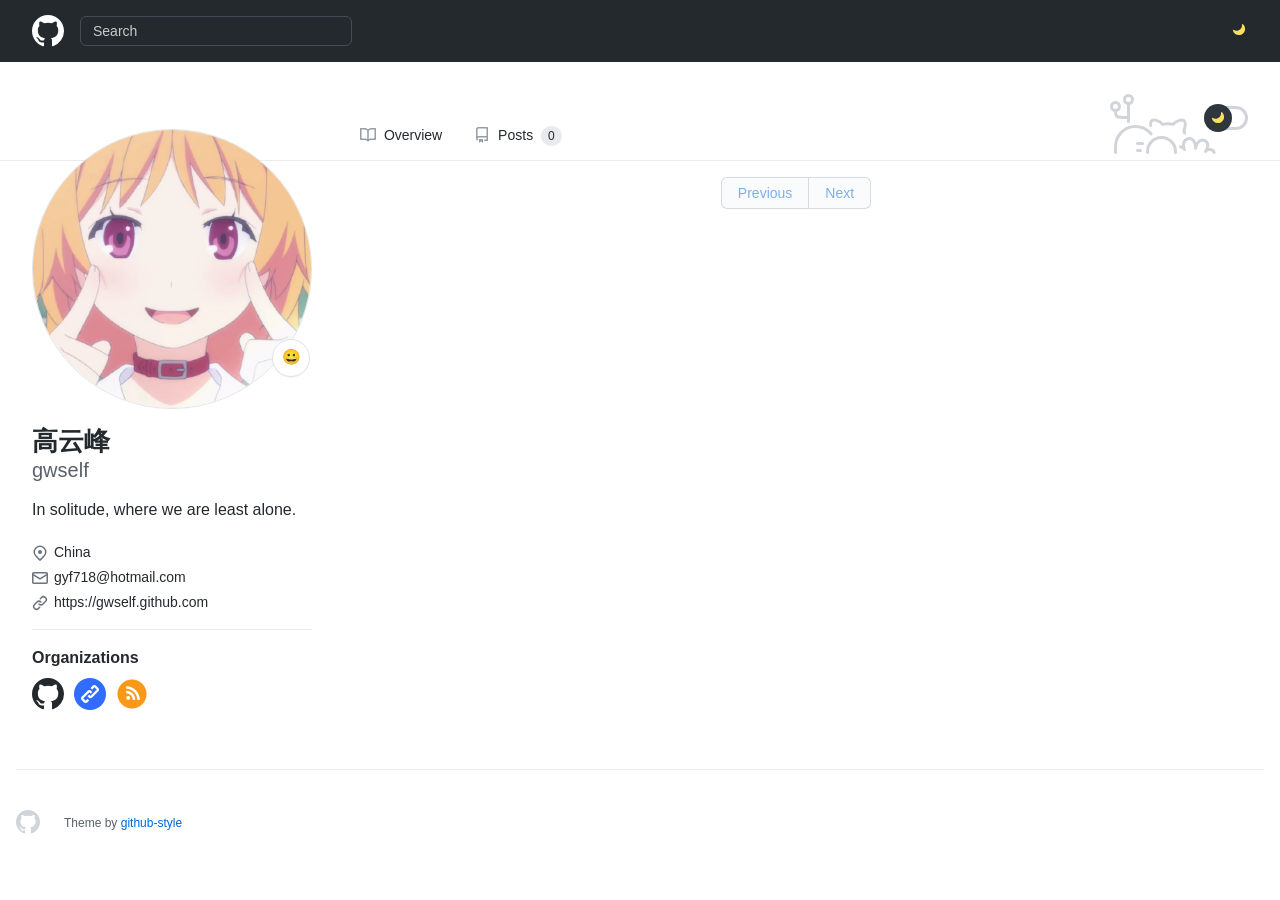
==== categories/index.html @ d99a9c11 "Add a new post" ====
<!DOCTYPE html>
<html lang="zh-cn">
<head>
    <meta charset="utf-8">
    <meta name="viewport" content="width=device-width">
    <script type="application/javascript" src='https://gwself.github.io/js/theme-mode.js'></script>
    <link rel="stylesheet" href='https://gwself.github.io/css/frameworks.min.css' />
    <link rel="stylesheet" href='https://gwself.github.io/css/github.min.css' />
    <link rel="stylesheet" href='https://gwself.github.io/css/github-style.css' />
    <link rel="stylesheet" href='https://gwself.github.io/css/light.css' />
    <link rel="stylesheet" href='https://gwself.github.io/css/dark.css' />
    <link rel="stylesheet" href='https://gwself.github.io/css/syntax.css' />
    <title>Categories - gwself&#39;s blog</title>
    
    <link rel="icon" type="image/x-icon" href='/images/github.png'>
    
    <meta name="theme-color" content="#1e2327">

    
    <meta name="description"
  content="" />
<meta name="keywords"
  content='blog, google analytics' />
<meta name="robots" content="noodp" />
<link rel="canonical" href="https://gwself.github.io/categories/" />


<meta name="twitter:card" content="summary" />
<meta name="twitter:title" content="Categories - gwself&#39;s blog" />
<meta name="twitter:description"
  content="" />
<meta name="twitter:site" content="https://gwself.github.io/" />
<meta name="twitter:creator" content="" />
<meta name="twitter:image"
  content="https://gwself.github.io/">


<meta property="og:type" content="website" />
<meta property="og:title" content="Categories - gwself&#39;s blog">
<meta property="og:description"
  content="" />
<meta property="og:url" content="https://gwself.github.io/categories/" />
<meta property="og:site_name" content="Categories" />
<meta property="og:image"
  content="https://gwself.github.io/">
<meta property="og:image:width" content="2048">
<meta property="og:image:height" content="1024">




<link href="/categories/index.xml" rel="alternate" type="application/rss+xml" title="gwself&#39;s blog" />







</head>

<body>
  <div style="position: relative">
  <header class="Header js-details-container Details px-3 px-md-4 px-lg-5 flex-wrap flex-md-nowrap open Details--on">
    <div class="Header-item mobile-none" style="margin-top: -4px; margin-bottom: -4px;">
      <a class="Header-link" href="https://gwself.github.io/">
        <svg class="octicon" height="32" viewBox="0 0 16 16" version="1.1" width="32">
          <path fill-rule="evenodd"
            d="M8 0C3.58 0 0 3.58 0 8c0 3.54 2.29 6.53 5.47 7.59.4.07.55-.17.55-.38 0-.19-.01-.82-.01-1.49-2.01.37-2.53-.49-2.69-.94-.09-.23-.48-.94-.82-1.13-.28-.15-.68-.52-.01-.53.63-.01 1.08.58 1.23.82.72 1.21 1.87.87 2.33.66.07-.52.28-.87.51-1.07-1.78-.2-3.64-.89-3.64-3.95 0-.87.31-1.59.82-2.15-.08-.2-.36-1.02.08-2.12 0 0 .67-.21 2.2.82.64-.18 1.32-.27 2-.27.68 0 1.36.09 2 .27 1.53-1.04 2.2-.82 2.2-.82.44 1.1.16 1.92.08 2.12.51.56.82 1.27.82 2.15 0 3.07-1.87 3.75-3.65 3.95.29.25.54.73.54 1.48 0 1.07-.01 1.93-.01 2.2 0 .21.15.46.55.38A8.013 8.013 0 0016 8c0-4.42-3.58-8-8-8z">
          </path>
        </svg>
      </a>
    </div>
    <div class="Header-item d-md-none">
      <button class="Header-link btn-link js-details-target" type="button"
        onclick="document.querySelector('#header-search').style.display = document.querySelector('#header-search').style.display == 'none'? 'block': 'none'">
        <svg height="24" class="octicon octicon-three-bars" viewBox="0 0 16 16" version="1.1" width="24">
          <path fill-rule="evenodd"
            d="M1 2.75A.75.75 0 011.75 2h12.5a.75.75 0 110 1.5H1.75A.75.75 0 011 2.75zm0 5A.75.75 0 011.75 7h12.5a.75.75 0 110 1.5H1.75A.75.75 0 011 7.75zM1.75 12a.75.75 0 100 1.5h12.5a.75.75 0 100-1.5H1.75z">
          </path>
        </svg>
      </button>
    </div>
    <div style="display: none;" id="header-search"
      class="Header-item Header-item--full flex-column flex-md-row width-full flex-order-2 flex-md-order-none mr-0 mr-md-3 mt-3 mt-md-0 Details-content--hidden-not-important d-md-flex">
      <div
        class="Header-search header-search flex-auto js-site-search position-relative flex-self-stretch flex-md-self-auto mb-3 mb-md-0 mr-0 mr-md-3 scoped-search site-scoped-search js-jump-to">
        <div class="position-relative">
          <form target="_blank" action="https://www.google.com/search" accept-charset="UTF-8" method="get"
            autocomplete="off">
            <label
              class="Header-search-label form-control input-sm header-search-wrapper p-0 js-chromeless-input-container header-search-wrapper-jump-to position-relative d-flex flex-justify-between flex-items-center">
              <input type="text"
                class="Header-search-input form-control input-sm header-search-input jump-to-field js-jump-to-field js-site-search-focus js-site-search-field is-clearable"
                name="q" value="" placeholder="Search" autocomplete="off">
              <input type="hidden" name="q" value="site:https://gwself.github.io/">
            </label>
          </form>
        </div>
      </div>
    </div>

    <div class="Header-item Header-item--full flex-justify-center d-md-none position-relative">
      <a class="Header-link " href="https://gwself.github.io/">
        <svg class="octicon octicon-mark-github v-align-middle" height="32" viewBox="0 0 16 16" version="1.1"
          width="32">
          <path fill-rule="evenodd"
            d="M8 0C3.58 0 0 3.58 0 8c0 3.54 2.29 6.53 5.47 7.59.4.07.55-.17.55-.38 0-.19-.01-.82-.01-1.49-2.01.37-2.53-.49-2.69-.94-.09-.23-.48-.94-.82-1.13-.28-.15-.68-.52-.01-.53.63-.01 1.08.58 1.23.82.72 1.21 1.87.87 2.33.66.07-.52.28-.87.51-1.07-1.78-.2-3.64-.89-3.64-3.95 0-.87.31-1.59.82-2.15-.08-.2-.36-1.02.08-2.12 0 0 .67-.21 2.2.82.64-.18 1.32-.27 2-.27.68 0 1.36.09 2 .27 1.53-1.04 2.2-.82 2.2-.82.44 1.1.16 1.92.08 2.12.51.56.82 1.27.82 2.15 0 3.07-1.87 3.75-3.65 3.95.29.25.54.73.54 1.48 0 1.07-.01 1.93-.01 2.2 0 .21.15.46.55.38A8.013 8.013 0 0016 8c0-4.42-3.58-8-8-8z">
          </path>
        </svg>
      </a>
    </div>
    <div class="Header-item" style="margin-right: 0;">
      <a href="javascript:void(0)" class="Header-link no-select" onclick="switchTheme()">
        <svg style="fill: var(--color-profile-color-modes-toggle-moon);" class="no-select" viewBox="0 0 16 16"
          version="1.1" width="16" height="16">
          <path fill-rule="evenodd" clip-rule="evenodd"
            d="M4.52208 7.71754C7.5782 7.71754 10.0557 5.24006 10.0557 2.18394C10.0557 1.93498 10.0392 1.68986 10.0074 1.44961C9.95801 1.07727 10.3495 0.771159 10.6474 0.99992C12.1153 2.12716 13.0615 3.89999 13.0615 5.89383C13.0615 9.29958 10.3006 12.0605 6.89485 12.0605C3.95334 12.0605 1.49286 10.001 0.876728 7.24527C0.794841 6.87902 1.23668 6.65289 1.55321 6.85451C2.41106 7.40095 3.4296 7.71754 4.52208 7.71754Z">
          </path>
        </svg>
      </a>
    </div>
  </header>
</div>
  
<div class="application-main">
  <main>
    


<div class="mt-4 position-sticky top-0 d-none d-md-block bg-white width-full border-bottom color-border-secondary"
  style="z-index:3;">
  <div class="container-xl px-3 px-md-4 px-lg-5">
    <div class="gutter-condensed gutter-lg flex-column flex-md-row d-flex">
      <div class="flex-shrink-0 col-12 col-md-3 mb-4 mb-md-0">
      </div>
      <div class="flex-shrink-0 col-12 col-md-9 mb-4 mb-md-0">
        <div class="UnderlineNav width-full box-shadow-none hx_UnderlineNav-with-profile-color-modes-banner">
          <nav class="UnderlineNav-body">
            <a class="UnderlineNav-item " href="https://gwself.github.io/">
              <svg class="octicon octicon-book UnderlineNav-octicon hide-sm" height="16" viewBox="0 0 16 16"
                version="1.1" width="16">
                <path fill-rule="evenodd"
                  d="M0 1.75A.75.75 0 01.75 1h4.253c1.227 0 2.317.59 3 1.501A3.744 3.744 0 0111.006 1h4.245a.75.75 0 01.75.75v10.5a.75.75 0 01-.75.75h-4.507a2.25 2.25 0 00-1.591.659l-.622.621a.75.75 0 01-1.06 0l-.622-.621A2.25 2.25 0 005.258 13H.75a.75.75 0 01-.75-.75V1.75zm8.755 3a2.25 2.25 0 012.25-2.25H14.5v9h-3.757c-.71 0-1.4.201-1.992.572l.004-7.322zm-1.504 7.324l.004-5.073-.002-2.253A2.25 2.25 0 005.003 2.5H1.5v9h3.757a3.75 3.75 0 011.994.574z">
                </path>
              </svg>
              Overview
            </a>
            <a class="UnderlineNav-item " href="https://gwself.github.io//post/">
              <svg class="octicon octicon-repo UnderlineNav-octicon hide-sm" height="16" viewBox="0 0 16 16"
                version="1.1" width="16">
                <path fill-rule="evenodd"
                  d="M2 2.5A2.5 2.5 0 014.5 0h8.75a.75.75 0 01.75.75v12.5a.75.75 0 01-.75.75h-2.5a.75.75 0 110-1.5h1.75v-2h-8a1 1 0 00-.714 1.7.75.75 0 01-1.072 1.05A2.495 2.495 0 012 11.5v-9zm10.5-1V9h-8c-.356 0-.694.074-1 .208V2.5a1 1 0 011-1h8zM5 12.25v3.25a.25.25 0 00.4.2l1.45-1.087a.25.25 0 01.3 0L8.6 15.7a.25.25 0 00.4-.2v-3.25a.25.25 0 00-.25-.25h-3.5a.25.25 0 00-.25.25z">
                </path>
              </svg>
              Posts
              <span class="Counter">0</span>
            </a>
          </nav>
          <div class="profile-color-modes js-promo-color-modes-banner-profile isInitialToggle">
            <svg width="106" height="60" viewBox="0 0 106 60" fill="none" stroke-width="3" stroke-linecap="round"
              stroke-linejoin="round" xmlns="http://www.w3.org/2000/svg">
              <g class="profile-color-modes-illu-group profile-color-modes-illu-red">
                <path d="M37.5 58.5V57.5C37.5 49.768 43.768 43.5 51.5 43.5V43.5C59.232 43.5 65.5 49.768 65.5 57.5V58.5">
                </path>
              </g>
              <g class="profile-color-modes-illu-group profile-color-modes-illu-orange">
                <path
                  d="M104.07 58.5C103.401 55.092 97.7635 54.3869 95.5375 57.489C97.4039 54.6411 99.7685 48.8845 94.6889 46.6592C89.4817 44.378 86.1428 50.1604 85.3786 54.1158C85.9519 50.4768 83.7226 43.294 78.219 44.6737C72.7154 46.0534 72.7793 51.3754 74.4992 55.489C74.169 54.7601 72.4917 53.3567 70.5 52.8196">
                </path>
              </g>
              <g class="profile-color-modes-illu-group profile-color-modes-illu-purple">
                <path
                  d="M5.51109 58.5V52.5C5.51109 41.4543 14.4654 32.5 25.5111 32.5C31.4845 32.5 36.8464 35.1188 40.5111 39.2709C40.7212 39.5089 40.9258 39.7521 41.1245 40">
                </path>
                <path d="M27.511 49.5C29.6777 49.5 28.911 49.5 32.511 49.5"></path>
                <path d="M27.511 56.5C29.6776 56.5 26.911 56.5 30.511 56.5"></path>
              </g>
              <g class="profile-color-modes-illu-group profile-color-modes-illu-green">
                <circle cx="5.5" cy="12.5" r="4"></circle>
                <circle cx="18.5" cy="5.5" r="4"></circle>
                <path d="M18.5 9.5L18.5 27.5"></path>
                <path d="M18.5 23.5C6 23.5 5.5 23.6064 5.5 16.5"></path>
              </g>
              <g class="profile-color-modes-illu-group profile-color-modes-illu-blue">
                <g class="profile-color-modes-illu-frame">
                  <path
                    d="M40.6983 31.5C40.5387 29.6246 40.6456 28.0199 41.1762 27.2317C42.9939 24.5312 49.7417 26.6027 52.5428 30.2409C54.2551 29.8552 56.0796 29.6619 57.9731 29.6619C59.8169 29.6619 61.5953 29.8452 63.2682 30.211C66.0833 26.5913 72.799 24.5386 74.6117 27.2317C75.6839 28.8246 75.0259 33.7525 73.9345 37.5094C74.2013 37.9848 74.4422 38.4817 74.6555 39">
                  </path>
                </g>
                <g class="profile-color-modes-illu-frame">
                  <path
                    d="M41.508 31.5C41.6336 31.2259 41.7672 30.9582 41.9085 30.6968C40.7845 26.9182 40.086 21.8512 41.1762 20.2317C42.9939 17.5312 49.7417 19.6027 52.5428 23.2409C54.2551 22.8552 56.0796 22.6619 57.9731 22.6619C59.8169 22.6619 61.5953 22.8452 63.2682 23.211C66.0833 19.5913 72.799 17.5386 74.6117 20.2317C75.6839 21.8246 75.0259 26.7525 73.9345 30.5094C75.1352 32.6488 75.811 35.2229 75.811 38.2283C75.811 38.49 75.8058 38.7472 75.7957 39">
                  </path>
                  <path d="M49.4996 33V35.6757"></path>
                  <path d="M67.3375 33V35.6757"></path>
                </g>
                <g class="profile-color-modes-illu-frame">
                  <path
                    d="M41.508 31.5C41.6336 31.2259 41.7672 30.9582 41.9085 30.6968C40.7845 26.9182 40.086 21.8512 41.1762 20.2317C42.9939 17.5312 49.7417 19.6027 52.5428 23.2409C54.2551 22.8552 56.0796 22.6619 57.9731 22.6619C59.8169 22.6619 61.5953 22.8452 63.2682 23.211C66.0833 19.5913 72.799 17.5386 74.6117 20.2317C75.6839 21.8246 75.0259 26.7525 73.9345 30.5094C75.1352 32.6488 75.811 35.2229 75.811 38.2283C75.811 38.49 75.8058 38.7472 75.7957 39">
                  </path>
                </g>
                <g class="profile-color-modes-illu-frame">
                  <path
                    d="M41.508 31.5C41.6336 31.2259 41.7672 30.9582 41.9085 30.6968C40.7845 26.9182 40.086 21.8512 41.1762 20.2317C42.9939 17.5312 49.7417 19.6027 52.5428 23.2409C54.2551 22.8552 56.0796 22.6619 57.9731 22.6619C59.8169 22.6619 61.5953 22.8452 63.2682 23.211C66.0833 19.5913 72.799 17.5386 74.6117 20.2317C75.6839 21.8246 75.0259 26.7525 73.9345 30.5094C75.1352 32.6488 75.811 35.2229 75.811 38.2283C75.811 38.49 75.8058 38.7472 75.7957 39">
                  </path>
                  <path d="M49.4996 33V35.6757"></path>
                  <path d="M67.3375 33V35.6757"></path>
                </g>
                <g class="profile-color-modes-illu-frame">
                  <path
                    d="M41.508 31.5C41.6336 31.2259 41.7672 30.9582 41.9085 30.6968C40.7845 26.9182 40.086 21.8512 41.1762 20.2317C42.9939 17.5312 49.7417 19.6027 52.5428 23.2409C54.2551 22.8552 56.0796 22.6619 57.9731 22.6619C59.8169 22.6619 61.5953 22.8452 63.2682 23.211C66.0833 19.5913 72.799 17.5386 74.6117 20.2317C75.6839 21.8246 75.0259 26.7525 73.9345 30.5094C75.1352 32.6488 75.811 35.2229 75.811 38.2283C75.811 38.49 75.8058 38.7472 75.7957 39">
                  </path>
                </g>
                <g class="profile-color-modes-illu-frame">
                  <path
                    d="M41.508 31.5C41.6336 31.2259 41.7672 30.9582 41.9085 30.6968C40.7845 26.9182 40.086 21.8512 41.1762 20.2317C42.9939 17.5312 49.7417 19.6027 52.5428 23.2409C54.2551 22.8552 56.0796 22.6619 57.9731 22.6619C59.8169 22.6619 61.5953 22.8452 63.2682 23.211C66.0833 19.5913 72.799 17.5386 74.6117 20.2317C75.6839 21.8246 75.0259 26.7525 73.9345 30.5094C75.1352 32.6488 75.811 35.2229 75.811 38.2283C75.811 38.49 75.8058 38.7472 75.7957 39">
                  </path>
                  <path d="M49.4996 33V35.6757"></path>
                  <path d="M67.3375 33V35.6757"></path>
                </g>
                <g class="profile-color-modes-illu-frame">
                  <path
                    d="M73.4999 40.2236C74.9709 38.2049 75.8108 35.5791 75.8108 32.2283C75.8108 29.2229 75.1351 26.6488 73.9344 24.5094C75.0258 20.7525 75.6838 15.8246 74.6116 14.2317C72.7989 11.5386 66.0832 13.5913 63.2681 17.211C61.5952 16.8452 59.8167 16.6619 57.973 16.6619C56.0795 16.6619 54.2549 16.8552 52.5427 17.2409C49.7416 13.6027 42.9938 11.5312 41.176 14.2317C40.0859 15.8512 40.7843 20.9182 41.9084 24.6968C41.003 26.3716 40.4146 28.3065 40.2129 30.5">
                  </path>
                  <path d="M82.9458 30.5471L76.8413 31.657"></path>
                  <path d="M76.2867 34.4319L81.8362 37.7616"></path>
                  <path d="M49.4995 27.8242V30.4999"></path>
                  <path d="M67.3374 27.8242V30.4998"></path>
                </g>
                <g class="profile-color-modes-illu-frame">
                  <path
                    d="M45.3697 34.2658C41.8877 32.1376 39.7113 28.6222 39.7113 23.2283C39.7113 20.3101 40.3483 17.7986 41.4845 15.6968C40.3605 11.9182 39.662 6.85125 40.7522 5.23168C42.5699 2.53117 49.3177 4.6027 52.1188 8.24095C53.831 7.85521 55.6556 7.66186 57.5491 7.66186C59.3929 7.66186 61.1713 7.84519 62.8442 8.21095C65.6593 4.59134 72.375 2.5386 74.1877 5.23168C75.2599 6.82461 74.6019 11.7525 73.5105 15.5094C74.7112 17.6488 75.3869 20.2229 75.3869 23.2283C75.3869 28.6222 73.2105 32.1376 69.7285 34.2658C70.8603 35.5363 72.6057 38.3556 73.3076 40">
                  </path>
                  <path d="M49.0747 19.8242V22.4999"></path>
                  <path
                    d="M54.0991 28C54.6651 29.0893 55.7863 30.0812 57.9929 30.0812C59.0642 30.0812 59.8797 29.8461 60.5 29.4788">
                  </path>
                  <path d="M66.9126 19.8242V22.4999"></path>
                  <path d="M33.2533 20.0237L39.0723 22.1767"></path>
                  <path d="M39.1369 25.0058L33.0935 27.3212"></path>
                  <path d="M81.8442 19.022L76.0252 21.1751"></path>
                  <path d="M75.961 24.0041L82.0045 26.3196"></path>
                </g>
                <g class="profile-color-modes-illu-frame">
                  <path
                    d="M73.4999 40.2236C74.9709 38.2049 75.8108 35.5791 75.8108 32.2283C75.8108 29.2229 75.1351 26.6488 73.9344 24.5094C75.0258 20.7525 75.6838 15.8246 74.6116 14.2317C72.7989 11.5386 66.0832 13.5913 63.2681 17.211C61.5952 16.8452 59.8167 16.6619 57.973 16.6619C56.0795 16.6619 54.2549 16.8552 52.5427 17.2409C49.7416 13.6027 42.9938 11.5312 41.176 14.2317C40.0859 15.8512 40.7843 20.9182 41.9084 24.6968C41.003 26.3716 40.4146 28.3065 40.2129 30.5">
                  </path>
                  <path d="M82.9458 30.5471L76.8413 31.657"></path>
                  <path d="M76.2867 34.4319L81.8362 37.7616"></path>
                  <path d="M49.4995 27.8242V30.4999"></path>
                  <path d="M67.3374 27.8242V30.4998"></path>
                </g>
                <g class="profile-color-modes-illu-frame">
                  <path
                    d="M40.6983 31.5C40.5387 29.6246 40.6456 28.0199 41.1762 27.2317C42.9939 24.5312 49.7417 26.6027 52.5428 30.2409C54.2551 29.8552 56.0796 29.6619 57.9731 29.6619C59.8169 29.6619 61.5953 29.8452 63.2682 30.211C66.0833 26.5913 72.799 24.5386 74.6117 27.2317C75.6839 28.8246 75.0259 33.7525 73.9345 37.5094C74.2013 37.9848 74.4422 38.4817 74.6555 39">
                  </path>
                </g>
              </g>
            </svg>
            <span class="profile-color-modes-toggle js-promo-color-modes-toggle no-select" tabindex="0"
              onclick="switchTheme()">
              <div class="profile-color-modes-toggle-track no-select"></div>
              <div class="profile-color-modes-toggle-thumb js-promo-color-modes-thumb">
                <svg style="fill: var(--color-profile-color-modes-toggle-moon); margin: 7px 0 0 7px;" width="14"
                  height="13" viewBox="0 0 14 13" xmlns="http://www.w3.org/2000/svg">
                  <path fill-rule="evenodd" clip-rule="evenodd"
                    d="M4.52208 7.71754C7.5782 7.71754 10.0557 5.24006 10.0557 2.18394C10.0557 1.93498 10.0392 1.68986 10.0074 1.44961C9.95801 1.07727 10.3495 0.771159 10.6474 0.99992C12.1153 2.12716 13.0615 3.89999 13.0615 5.89383C13.0615 9.29958 10.3006 12.0605 6.89485 12.0605C3.95334 12.0605 1.49286 10.001 0.876728 7.24527C0.794841 6.87902 1.23668 6.65289 1.55321 6.85451C2.41106 7.40095 3.4296 7.71754 4.52208 7.71754Z">
                  </path>
                </svg>
              </div>
            </span>
          </div>
        </div>
      </div>
    </div>
  </div>
</div>

<div class="container-xl px-3 px-md-4 px-lg-5">
  <div class="gutter-condensed gutter-lg flex-column flex-md-row d-flex">
    <div class="flex-shrink-0 col-12 col-md-3 mb-4 mb-md-0">
      <div class="h-card mt-md-n5" style="margin-top:24px">
        <div class="user-profile-sticky-bar js-user-profile-sticky-bar d-none d-md-block" id="headerStuck">
          <div class="user-profile-mini-vcard d-table">
            <span class="user-profile-mini-avatar d-table-cell v-align-middle lh-condensed-ultra pr-2">
              
              <img class="rounded-1 avatar-user" height="32" width="32" src="https://gwself.github.io/images/avatar.png">
              
            </span>
            <span class="d-table-cell v-align-middle lh-condensed">
              <strong>高云峰</strong>
            </span>
          </div>
        </div>
        <div class="clearfix d-flex d-md-block flex-items-center mb-4 mb-md-0">
          <div class="position-relative d-inline-block col-2 col-md-12 mr-3 mr-md-0 flex-shrink-0" style="z-index:4;">
            
            <a href="https://gwself.github.io/images/avatar.png">
              <img style="height:auto;" alt="Avatar" width="260" height="260" id="headerImg"
                class="avatar avatar-user width-full border bg-white" src="https://gwself.github.io/images/avatar.png">
            </a>
            
            
            <div class="user-status-container position-relative hide-sm hide-md">
              <div class="f5 user-status-circle-badge-container">
                <div class="user-status-circle-badge d-inline-block lh-condensed-ultra p-2">
                  <div class="d-flex flex-items-center flex-items-stretch">
                    <div class="f6 lh-condensed user-status-header d-inline-flex user-status-emoji-only-header circle">
                      <div class="user-status-emoji-container flex-shrink-0 mr-2 d-flex flex-items-center flex-justify-center ">
                        <div><g-emoji class="g-emoji">😀</g-emoji></div>
                      </div>
                    </div>
                  </div>
                </div>
              </div>
            </div>
            
          </div>

          <div
            class="vcard-names-container float-left col-10 col-md-12 pt-1 pt-md-3 pb-1 pb-md-3 js-sticky js-user-profile-sticky-fields"
            data-original-top="0px" style="position: sticky;">
            <h1 class="vcard-names pl-2 pl-md-0">
              <span class="p-name vcard-fullname d-block overflow-hidden">高云峰</span>
              
              <span class="p-nickname vcard-username d-block">gwself</span>
              
            </h1>
          </div>
        </div>

        <div class="p-note user-profile-bio mb-3 js-user-profile-bio f4">
          <div>In solitude, where we are least alone.</div>
        </div>

        <div class="d-flex flex-column">
          <div class="js-profile-editable-area d-flex flex-column d-md-block">
            <ul class="vcard-details">
              
              <li class="vcard-detail pt-1 css-truncate css-truncate-target hide-sm hide-md">
                <svg class="octicon octicon-location" viewBox="0 0 16 16" version="1.1" width="16" height="16">
                  <path fill-rule="evenodd"
                    d="M11.536 3.464a5 5 0 010 7.072L8 14.07l-3.536-3.535a5 5 0 117.072-7.072v.001zm1.06 8.132a6.5 6.5 0 10-9.192 0l3.535 3.536a1.5 1.5 0 002.122 0l3.535-3.536zM8 9a2 2 0 100-4 2 2 0 000 4z">
                  </path>
                </svg>
                <span class="p-label">China</span>
              </li>
              

              
              <li class="vcard-detail pt-1 css-truncate css-truncate-target ">
                <svg class="octicon octicon-mail" viewBox="0 0 16 16" version="1.1" width="16" height="16">
                  <path fill-rule="evenodd"
                    d="M1.75 2A1.75 1.75 0 000 3.75v.736a.75.75 0 000 .027v7.737C0 13.216.784 14 1.75 14h12.5A1.75 1.75 0 0016 12.25v-8.5A1.75 1.75 0 0014.25 2H1.75zM14.5 4.07v-.32a.25.25 0 00-.25-.25H1.75a.25.25 0 00-.25.25v.32L8 7.88l6.5-3.81zm-13 1.74v6.441c0 .138.112.25.25.25h12.5a.25.25 0 00.25-.25V5.809L8.38 9.397a.75.75 0 01-.76 0L1.5 5.809z">
                  </path>
                </svg>
                <a class="u-email link-gray-dark " href="mailto:gyf718@hotmail.com">gyf718@hotmail.com</a>
              </li>
              

              <li class="vcard-detail pt-1 css-truncate css-truncate-target ">
                <svg class="octicon octicon-link" viewBox="0 0 16 16" version="1.1" width="16" height="16">
                  <path fill-rule="evenodd"
                    d="M7.775 3.275a.75.75 0 001.06 1.06l1.25-1.25a2 2 0 112.83 2.83l-2.5 2.5a2 2 0 01-2.83 0 .75.75 0 00-1.06 1.06 3.5 3.5 0 004.95 0l2.5-2.5a3.5 3.5 0 00-4.95-4.95l-1.25 1.25zm-4.69 9.64a2 2 0 010-2.83l2.5-2.5a2 2 0 012.83 0 .75.75 0 001.06-1.06 3.5 3.5 0 00-4.95 0l-2.5 2.5a3.5 3.5 0 004.95 4.95l1.25-1.25a.75.75 0 00-1.06-1.06l-1.25 1.25a2 2 0 01-2.83 0z">
                  </path>
                </svg>
                
                <a rel="nofollow me" class="link-gray-dark" href="https://gwself.github.com">https://gwself.github.com</a>
                
              </li>
            </ul>
          </div>
        </div>

        <div class="border-top color-border-secondary pt-3 mt-3 clearfix hide-sm hide-md">
          <h2 class="mb-2 h4">Organizations</h2>
          <div style="display:flex;justify-content:flex-start;flex-wrap:wrap;margin-bottom:3px;">
          
          <a style="margin: 0 10px 10px 0;" href="https://github.com/gwself">
            <svg id="github-icon" viewBox="0 0 16 16" version="1.1" width="32" height="32" fill="#24292e">
              <path fill-rule="evenodd" d="M8 0C3.58 0 0 3.58 0 8c0 3.54 2.29 6.53 5.47 7.59.4.07.55-.17.55-.38 0-.19-.01-.82-.01-1.49-2.01.37-2.53-.49-2.69-.94-.09-.23-.48-.94-.82-1.13-.28-.15-.68-.52-.01-.53.63-.01 1.08.58 1.23.82.72 1.21 1.87.87 2.33.66.07-.52.28-.87.51-1.07-1.78-.2-3.64-.89-3.64-3.95 0-.87.31-1.59.82-2.15-.08-.2-.36-1.02.08-2.12 0 0 .67-.21 2.2.82.64-.18 1.32-.27 2-.27.68 0 1.36.09 2 .27 1.53-1.04 2.2-.82 2.2-.82.44 1.1.16 1.92.08 2.12.51.56.82 1.27.82 2.15 0 3.07-1.87 3.75-3.65 3.95.29.25.54.73.54 1.48 0 1.07-.01 1.93-.01 2.2 0 .21.15.46.55.38A8.013 8.013 0 0016 8c0-4.42-3.58-8-8-8z">
              </path>
            </svg>
          </a>
          

          

          

          

          

          

          

          
          
          
          <a style="margin: 0 10px 10px 0;" href="https://github.com/gwself">
            <img alt="@Link" width="32" height="32" src='https://gwself.github.io/images/link.png' class="avatar">
          </a>
          
          
          

          
          <a style="margin: 0 10px 10px 0;" href="https://gwself.github.io/index.xml">
            <img alt="@rss" width="32" height="32" src="https://gwself.github.io/images/rss.png" class="avatar">
          </a>
          
         </div>
        </div>
      </div>
    </div>

    <div class="flex-shrink-0 col-12 col-md-9 mb-4 mb-md-0">
      

<div class="UnderlineNav user-profile-nav d-block d-md-none position-sticky top-0 pl-3 ml-n3 mr-n3 pr-3 bg-white"
  style="z-index:3;">
  <nav class="UnderlineNav-body">
    <a class="UnderlineNav-item " href="https://gwself.github.io/">
      <svg class="octicon octicon-book UnderlineNav-octicon hide-sm" height="16" viewBox="0 0 16 16" version="1.1"
        width="16">
        <path fill-rule="evenodd"
          d="M0 1.75A.75.75 0 01.75 1h4.253c1.227 0 2.317.59 3 1.501A3.744 3.744 0 0111.006 1h4.245a.75.75 0 01.75.75v10.5a.75.75 0 01-.75.75h-4.507a2.25 2.25 0 00-1.591.659l-.622.621a.75.75 0 01-1.06 0l-.622-.621A2.25 2.25 0 005.258 13H.75a.75.75 0 01-.75-.75V1.75zm8.755 3a2.25 2.25 0 012.25-2.25H14.5v9h-3.757c-.71 0-1.4.201-1.992.572l.004-7.322zm-1.504 7.324l.004-5.073-.002-2.253A2.25 2.25 0 005.003 2.5H1.5v9h3.757a3.75 3.75 0 011.994.574z">
        </path>
      </svg>
      Overview
    </a>
    <a class='UnderlineNav-item  '
      href="https://gwself.github.io//post/">
      <svg class="octicon octicon-repo UnderlineNav-octicon hide-sm" height="16" viewBox="0 0 16 16" version="1.1"
        width="16">
        <path fill-rule="evenodd"
          d="M2 2.5A2.5 2.5 0 014.5 0h8.75a.75.75 0 01.75.75v12.5a.75.75 0 01-.75.75h-2.5a.75.75 0 110-1.5h1.75v-2h-8a1 1 0 00-.714 1.7.75.75 0 01-1.072 1.05A2.495 2.495 0 012 11.5v-9zm10.5-1V9h-8c-.356 0-.694.074-1 .208V2.5a1 1 0 011-1h8zM5 12.25v3.25a.25.25 0 00.4.2l1.45-1.087a.25.25 0 01.3 0L8.6 15.7a.25.25 0 00.4-.2v-3.25a.25.25 0 00-.25-.25h-3.5a.25.25 0 00-.25.25z">
        </path>
      </svg>
      Posts
      <span class="Counter ">0</span>
    </a>
  </nav>
</div>

      
      
<div>
  <div class="position-relative">
    <div>
      
        
      
      <ul>
        
      </ul>
      <div class="paginate-container">
        <div class="BtnGroup">
          
          <button class="btn btn-outline BtnGroup-item" disabled="disabled">Previous</button>
          
          
          <button class="btn btn-outline BtnGroup-item" disabled="disabled">Next</button>
          
        </div>
      </div>
    </div>
  </div>
</div>

      
    </div>
  </div>
</div>
<script>
window.onscroll = function (e) {
  const headerImg = document.querySelector('#headerImg');
  const headerStuck = document.querySelector('#headerStuck');
  if (headerImg.getBoundingClientRect().bottom <= 0) {
    headerStuck.classList.add('is-stuck');
    if (window.innerWidth >= 1280) {
      headerStuck.setAttribute('style', 'top: 12px;')
    } else {
      headerStuck.setAttribute('style', 'top: 0;')
    }
  } else {
    headerStuck.classList.remove('is-stuck');
  }
};

var style = localStorage.getItem('data-color-mode');
iconElement = document.getElementById('github-icon');
if (style == 'light') {
  iconElement.setAttribute('fill', '#24292e');
}
else {
  iconElement.removeAttribute('fill');
  iconElement.setAttribute('class', 'octicon');
  iconElement.setAttribute('color', '#f0f6fc');
}
</script>


    

</div>

  <div class="footer container-xl width-full p-responsive">
  <div
    class="position-relative d-flex flex-row-reverse flex-lg-row flex-wrap flex-lg-nowrap flex-justify-center flex-lg-justify-between flex-sm-items-center pt-6 pb-2 mt-6 f6 text-gray border-top border-gray-light ">
    <a aria-label="Homepage" title="GitHub" class="footer-octicon d-none d-lg-block mr-lg-4" href="https://gwself.github.io/">
      <svg height="24" class="octicon octicon-mark-github" viewBox="0 0 16 16" version="1.1" width="24">
        <path fill-rule="evenodd"
          d="M8 0C3.58 0 0 3.58 0 8c0 3.54 2.29 6.53 5.47 7.59.4.07.55-.17.55-.38 0-.19-.01-.82-.01-1.49-2.01.37-2.53-.49-2.69-.94-.09-.23-.48-.94-.82-1.13-.28-.15-.68-.52-.01-.53.63-.01 1.08.58 1.23.82.72 1.21 1.87.87 2.33.66.07-.52.28-.87.51-1.07-1.78-.2-3.64-.89-3.64-3.95 0-.87.31-1.59.82-2.15-.08-.2-.36-1.02.08-2.12 0 0 .67-.21 2.2.82.64-.18 1.32-.27 2-.27.68 0 1.36.09 2 .27 1.53-1.04 2.2-.82 2.2-.82.44 1.1.16 1.92.08 2.12.51.56.82 1.27.82 2.15 0 3.07-1.87 3.75-3.65 3.95.29.25.54.73.54 1.48 0 1.07-.01 1.93-.01 2.2 0 .21.15.46.55.38A8.013 8.013 0 0016 8c0-4.42-3.58-8-8-8z">
        </path>
      </svg>
    </a>
    <ul class="list-style-none d-flex flex-wrap col-12 flex-justify-center flex-lg-justify-between mb-2 mb-lg-0">
      
      <li class="mr-3 mr-lg-0">Theme by <a href='https://github.com/MeiK2333/github-style'>github-style</a></li>
      
    </ul>
  </div>
  <div class="d-flex flex-justify-center pb-6">
    <span class="f6 text-gray-light"></span>
  </div>


</div>
</body>

<script type="application/javascript" src="https://gwself.github.io/js/github-style.js"></script>




</html>
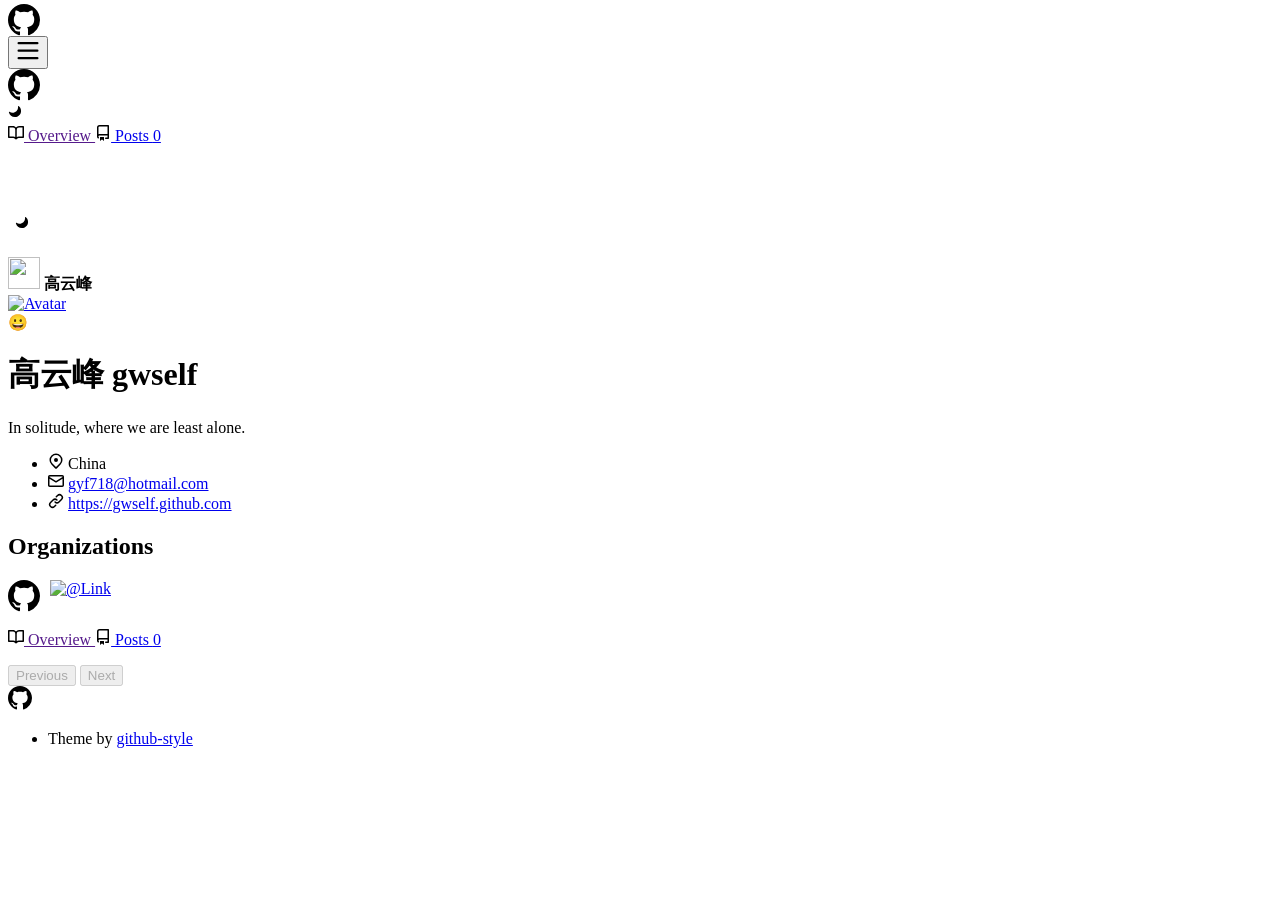
==== commit 3ce5db08: "update site" ====
--- a/categories/index.html
+++ b/categories/index.html
@@ -3,13 +3,13 @@
 <head>
     <meta charset="utf-8">
     <meta name="viewport" content="width=device-width">
-    <script type="application/javascript" src='https://gwself.github.io/js/theme-mode.js'></script>
-    <link rel="stylesheet" href='https://gwself.github.io/css/frameworks.min.css' />
-    <link rel="stylesheet" href='https://gwself.github.io/css/github.min.css' />
-    <link rel="stylesheet" href='https://gwself.github.io/css/github-style.css' />
-    <link rel="stylesheet" href='https://gwself.github.io/css/light.css' />
-    <link rel="stylesheet" href='https://gwself.github.io/css/dark.css' />
-    <link rel="stylesheet" href='https://gwself.github.io/css/syntax.css' />
+    <script type="application/javascript" src='js/theme-mode.js'></script>
+    <link rel="stylesheet" href='css/frameworks.min.css' />
+    <link rel="stylesheet" href='css/github.min.css' />
+    <link rel="stylesheet" href='css/github-style.css' />
+    <link rel="stylesheet" href='css/light.css' />
+    <link rel="stylesheet" href='css/dark.css' />
+    <link rel="stylesheet" href='css/syntax.css' />
     <title>Categories - gwself&#39;s blog</title>
     
     <link rel="icon" type="image/x-icon" href='/images/github.png'>
@@ -22,27 +22,27 @@
 <meta name="keywords"
   content='blog, google analytics' />
 <meta name="robots" content="noodp" />
-<link rel="canonical" href="https://gwself.github.io/categories/" />
+<link rel="canonical" href="/categories/" />
 
 
 <meta name="twitter:card" content="summary" />
 <meta name="twitter:title" content="Categories - gwself&#39;s blog" />
 <meta name="twitter:description"
   content="" />
-<meta name="twitter:site" content="https://gwself.github.io/" />
+<meta name="twitter:site" content="" />
 <meta name="twitter:creator" content="" />
 <meta name="twitter:image"
-  content="https://gwself.github.io/">
+  content="">
 
 
 <meta property="og:type" content="website" />
 <meta property="og:title" content="Categories - gwself&#39;s blog">
 <meta property="og:description"
   content="" />
-<meta property="og:url" content="https://gwself.github.io/categories/" />
+<meta property="og:url" content="/categories/" />
 <meta property="og:site_name" content="Categories" />
 <meta property="og:image"
-  content="https://gwself.github.io/">
+  content="">
 <meta property="og:image:width" content="2048">
 <meta property="og:image:height" content="1024">
 
@@ -63,7 +63,7 @@
   <div style="position: relative">
   <header class="Header js-details-container Details px-3 px-md-4 px-lg-5 flex-wrap flex-md-nowrap open Details--on">
     <div class="Header-item mobile-none" style="margin-top: -4px; margin-bottom: -4px;">
-      <a class="Header-link" href="https://gwself.github.io/">
+      <a class="Header-link" href="">
         <svg class="octicon" height="32" viewBox="0 0 16 16" version="1.1" width="32">
           <path fill-rule="evenodd"
             d="M8 0C3.58 0 0 3.58 0 8c0 3.54 2.29 6.53 5.47 7.59.4.07.55-.17.55-.38 0-.19-.01-.82-.01-1.49-2.01.37-2.53-.49-2.69-.94-.09-.23-.48-.94-.82-1.13-.28-.15-.68-.52-.01-.53.63-.01 1.08.58 1.23.82.72 1.21 1.87.87 2.33.66.07-.52.28-.87.51-1.07-1.78-.2-3.64-.89-3.64-3.95 0-.87.31-1.59.82-2.15-.08-.2-.36-1.02.08-2.12 0 0 .67-.21 2.2.82.64-.18 1.32-.27 2-.27.68 0 1.36.09 2 .27 1.53-1.04 2.2-.82 2.2-.82.44 1.1.16 1.92.08 2.12.51.56.82 1.27.82 2.15 0 3.07-1.87 3.75-3.65 3.95.29.25.54.73.54 1.48 0 1.07-.01 1.93-.01 2.2 0 .21.15.46.55.38A8.013 8.013 0 0016 8c0-4.42-3.58-8-8-8z">
@@ -93,7 +93,7 @@
               <input type="text"
                 class="Header-search-input form-control input-sm header-search-input jump-to-field js-jump-to-field js-site-search-focus js-site-search-field is-clearable"
                 name="q" value="" placeholder="Search" autocomplete="off">
-              <input type="hidden" name="q" value="site:https://gwself.github.io/">
+              <input type="hidden" name="q" value="site:">
             </label>
           </form>
         </div>
@@ -101,7 +101,7 @@
     </div>
 
     <div class="Header-item Header-item--full flex-justify-center d-md-none position-relative">
-      <a class="Header-link " href="https://gwself.github.io/">
+      <a class="Header-link " href="">
         <svg class="octicon octicon-mark-github v-align-middle" height="32" viewBox="0 0 16 16" version="1.1"
           width="32">
           <path fill-rule="evenodd"
@@ -137,7 +137,7 @@
       <div class="flex-shrink-0 col-12 col-md-9 mb-4 mb-md-0">
         <div class="UnderlineNav width-full box-shadow-none hx_UnderlineNav-with-profile-color-modes-banner">
           <nav class="UnderlineNav-body">
-            <a class="UnderlineNav-item " href="https://gwself.github.io/">
+            <a class="UnderlineNav-item " href="">
               <svg class="octicon octicon-book UnderlineNav-octicon hide-sm" height="16" viewBox="0 0 16 16"
                 version="1.1" width="16">
                 <path fill-rule="evenodd"
@@ -146,7 +146,7 @@
               </svg>
               Overview
             </a>
-            <a class="UnderlineNav-item " href="https://gwself.github.io//post/">
+            <a class="UnderlineNav-item " href="/post/">
               <svg class="octicon octicon-repo UnderlineNav-octicon hide-sm" height="16" viewBox="0 0 16 16"
                 version="1.1" width="16">
                 <path fill-rule="evenodd"
@@ -285,7 +285,7 @@
           <div class="user-profile-mini-vcard d-table">
             <span class="user-profile-mini-avatar d-table-cell v-align-middle lh-condensed-ultra pr-2">
               
-              <img class="rounded-1 avatar-user" height="32" width="32" src="https://gwself.github.io/images/avatar.png">
+              <img class="rounded-1 avatar-user" height="32" width="32" src="images/avatar.png">
               
             </span>
             <span class="d-table-cell v-align-middle lh-condensed">
@@ -296,9 +296,9 @@
         <div class="clearfix d-flex d-md-block flex-items-center mb-4 mb-md-0">
           <div class="position-relative d-inline-block col-2 col-md-12 mr-3 mr-md-0 flex-shrink-0" style="z-index:4;">
             
-            <a href="https://gwself.github.io/images/avatar.png">
+            <a href="images/avatar.png">
               <img style="height:auto;" alt="Avatar" width="260" height="260" id="headerImg"
-                class="avatar avatar-user width-full border bg-white" src="https://gwself.github.io/images/avatar.png">
+                class="avatar avatar-user width-full border bg-white" src="images/avatar.png">
             </a>
             
             
@@ -400,17 +400,13 @@
           
           
           
-          <a style="margin: 0 10px 10px 0;" href="https://github.com/gwself">
-            <img alt="@Link" width="32" height="32" src='https://gwself.github.io/images/link.png' class="avatar">
+          <a style="margin: 0 10px 10px 0;" href="https://github.com/upowerman">
+            <img alt="@Link" width="32" height="32" src='images/link.png' class="avatar">
           </a>
           
           
           
 
-          
-          <a style="margin: 0 10px 10px 0;" href="https://gwself.github.io/index.xml">
-            <img alt="@rss" width="32" height="32" src="https://gwself.github.io/images/rss.png" class="avatar">
-          </a>
           
          </div>
         </div>
@@ -423,7 +419,7 @@
 <div class="UnderlineNav user-profile-nav d-block d-md-none position-sticky top-0 pl-3 ml-n3 mr-n3 pr-3 bg-white"
   style="z-index:3;">
   <nav class="UnderlineNav-body">
-    <a class="UnderlineNav-item " href="https://gwself.github.io/">
+    <a class="UnderlineNav-item " href="">
       <svg class="octicon octicon-book UnderlineNav-octicon hide-sm" height="16" viewBox="0 0 16 16" version="1.1"
         width="16">
         <path fill-rule="evenodd"
@@ -433,7 +429,7 @@
       Overview
     </a>
     <a class='UnderlineNav-item  '
-      href="https://gwself.github.io//post/">
+      href="/post/">
       <svg class="octicon octicon-repo UnderlineNav-octicon hide-sm" height="16" viewBox="0 0 16 16" version="1.1"
         width="16">
         <path fill-rule="evenodd"
@@ -511,7 +507,7 @@
   <div class="footer container-xl width-full p-responsive">
   <div
     class="position-relative d-flex flex-row-reverse flex-lg-row flex-wrap flex-lg-nowrap flex-justify-center flex-lg-justify-between flex-sm-items-center pt-6 pb-2 mt-6 f6 text-gray border-top border-gray-light ">
-    <a aria-label="Homepage" title="GitHub" class="footer-octicon d-none d-lg-block mr-lg-4" href="https://gwself.github.io/">
+    <a aria-label="Homepage" title="GitHub" class="footer-octicon d-none d-lg-block mr-lg-4" href="">
       <svg height="24" class="octicon octicon-mark-github" viewBox="0 0 16 16" version="1.1" width="24">
         <path fill-rule="evenodd"
           d="M8 0C3.58 0 0 3.58 0 8c0 3.54 2.29 6.53 5.47 7.59.4.07.55-.17.55-.38 0-.19-.01-.82-.01-1.49-2.01.37-2.53-.49-2.69-.94-.09-.23-.48-.94-.82-1.13-.28-.15-.68-.52-.01-.53.63-.01 1.08.58 1.23.82.72 1.21 1.87.87 2.33.66.07-.52.28-.87.51-1.07-1.78-.2-3.64-.89-3.64-3.95 0-.87.31-1.59.82-2.15-.08-.2-.36-1.02.08-2.12 0 0 .67-.21 2.2.82.64-.18 1.32-.27 2-.27.68 0 1.36.09 2 .27 1.53-1.04 2.2-.82 2.2-.82.44 1.1.16 1.92.08 2.12.51.56.82 1.27.82 2.15 0 3.07-1.87 3.75-3.65 3.95.29.25.54.73.54 1.48 0 1.07-.01 1.93-.01 2.2 0 .21.15.46.55.38A8.013 8.013 0 0016 8c0-4.42-3.58-8-8-8z">
@@ -532,7 +528,7 @@
 </div>
 </body>
 
-<script type="application/javascript" src="https://gwself.github.io/js/github-style.js"></script>
+<script type="application/javascript" src="js/github-style.js"></script>
 
 
 
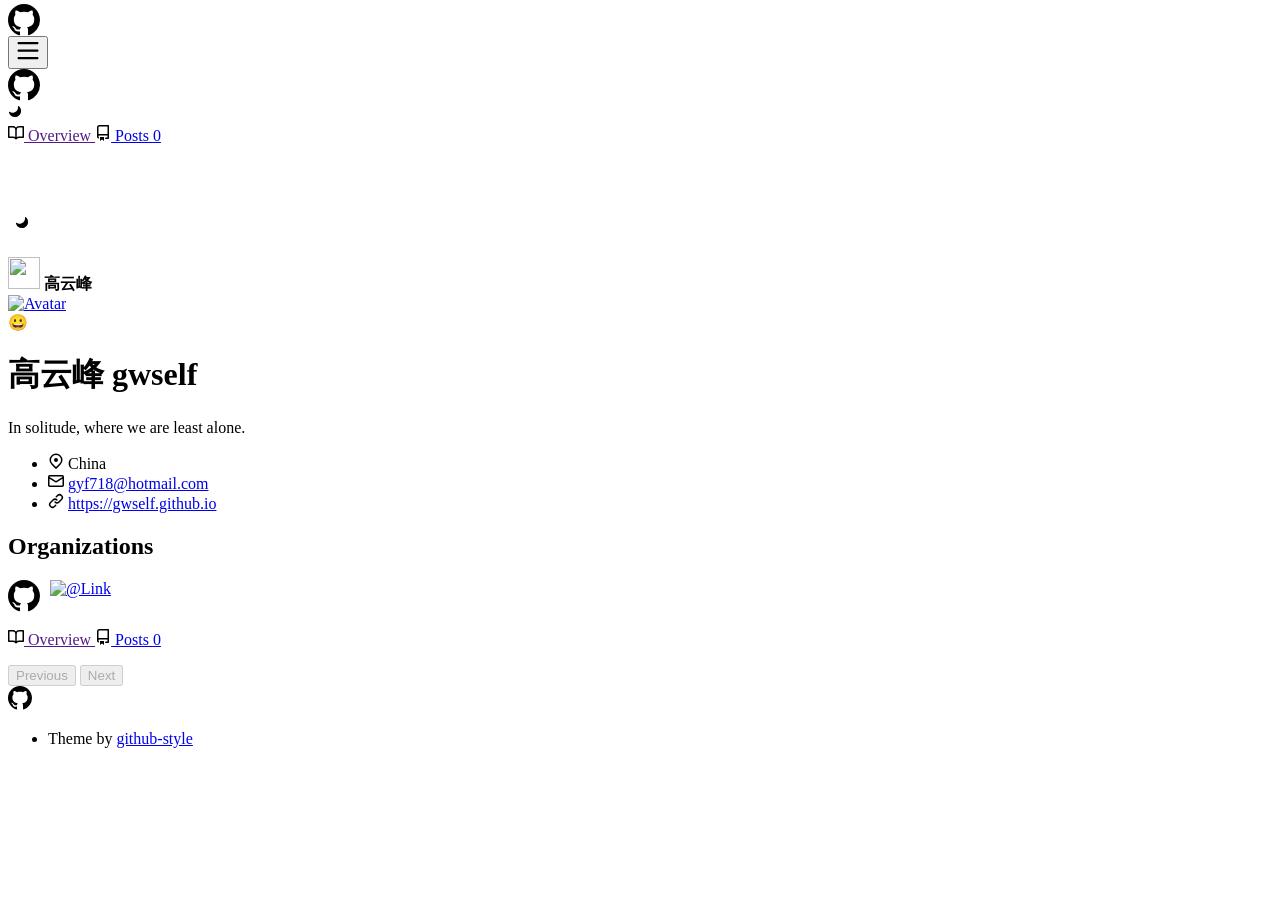
==== commit 2feb87f4: "update site" ====
--- a/categories/index.html
+++ b/categories/index.html
@@ -366,7 +366,7 @@
                   </path>
                 </svg>
                 
-                <a rel="nofollow me" class="link-gray-dark" href="https://gwself.github.com">https://gwself.github.com</a>
+                <a rel="nofollow me" class="link-gray-dark" href="https://gwself.github.io">https://gwself.github.io</a>
                 
               </li>
             </ul>
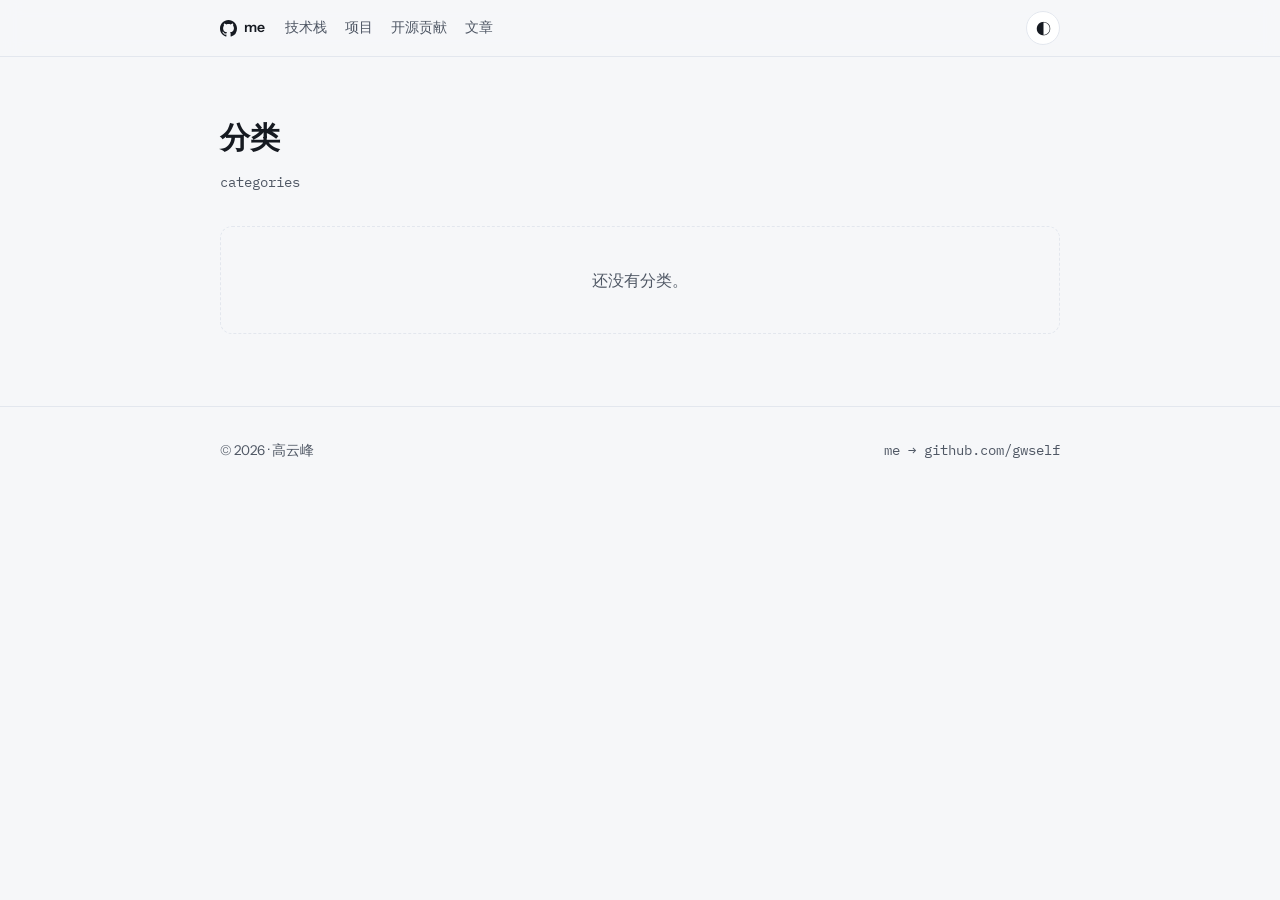
==== commit a087a933: "Redesign site with new visual system and add blog posts - Replace GitHub-style theme with a site-wid" ====
--- a/categories/index.html
+++ b/categories/index.html
@@ -1,536 +1,63 @@
 <!DOCTYPE html>
 <html lang="zh-cn">
 <head>
-    <meta charset="utf-8">
-    <meta name="viewport" content="width=device-width">
-    <script type="application/javascript" src='js/theme-mode.js'></script>
-    <link rel="stylesheet" href='css/frameworks.min.css' />
-    <link rel="stylesheet" href='css/github.min.css' />
-    <link rel="stylesheet" href='css/github-style.css' />
-    <link rel="stylesheet" href='css/light.css' />
-    <link rel="stylesheet" href='css/dark.css' />
-    <link rel="stylesheet" href='css/syntax.css' />
-    <title>Categories - gwself&#39;s blog</title>
-    
-    <link rel="icon" type="image/x-icon" href='/images/github.png'>
-    
-    <meta name="theme-color" content="#1e2327">
+  <meta charset="utf-8">
+  <meta name="viewport" content="width=device-width">
+  <title>分类 · 高云峰</title>
+  <meta name="description" content="高云峰(gwself)的文章分类归档。" />
+  <link rel="icon" href="../images/github.png">
+  <link rel="stylesheet" href="https://fonts.googleapis.com/css2?family=Instrument+Sans:wght@400;500;600;700&family=IBM+Plex+Mono:wght@400;600&display=swap">
+  <link rel="stylesheet" href="../css/main.css">
+  <script>
+    (function(){
+      var T = function(d){ if(d){ document.documentElement.setAttribute('data-theme', d); } };
+      try { var s = localStorage.getItem('gw-theme'); if (s) T(s); } catch(e){}
+      window.__toggleTheme = function(){
+        var cur = document.documentElement.getAttribute('data-theme');
+        var dark = cur === 'dark' || (!cur && window.matchMedia && window.matchMedia('(prefers-color-scheme: dark)').matches);
+        var next = dark ? 'light' : 'dark';
+        document.documentElement.setAttribute('data-theme', next);
+        try { localStorage.setItem('gw-theme', next); } catch(e){}
+      };
+    })();
+  </script>
+</head>
+<body>
 
-    
-    <meta name="description"
-  content="" />
-<meta name="keywords"
-  content='blog, google analytics' />
-<meta name="robots" content="noodp" />
-<link rel="canonical" href="/categories/" />
+  <nav class="site-nav">
+    <div class="wrap">
+      <a class="nav-me" href="https://github.com/gwself" target="_blank" rel="noopener" title="me → github.com/gwself">
+        <svg height="17" width="17" viewBox="0 0 16 16" aria-hidden="true"><path fill-rule="evenodd" d="M8 0C3.58 0 0 3.58 0 8c0 3.54 2.29 6.53 5.47 7.59.4.07.55-.17.55-.38 0-.19-.01-.82-.01-1.49-2.01.37-2.53-.49-2.69-.94-.09-.23-.48-.94-.82-1.13-.28-.15-.68-.52-.01-.53.63-.01 1.08.58 1.23.82.72 1.21 1.87.87 2.33.66.07-.52.28-.87.51-1.07-1.78-.2-3.64-.89-3.64-3.95 0-.87.31-1.59.82-2.15-.08-.2-.36-1.02.08-2.12 0 0 .67-.21 2.2.82.64-.18 1.32-.27 2-.27.68 0 1.36.09 2 .27 1.53-1.04 2.2-.82 2.2-.82.44 1.1.16 1.92.08 2.12.51.56.82 1.27.82 2.15 0 3.07-1.87 3.75-3.65 3.95.29.25.54.73.54 1.48 0 1.07-.01 1.93-.01 2.2 0 .21.15.46.55.38A8.013 8.013 0 0016 8c0-4.42-3.58-8-8-8z"/></svg>
+        me
+      </a>
+      <nav class="nav-links">
+        <a href="../index.html#skills">技术栈</a>
+        <a href="../index.html#projects">项目</a>
+        <a href="../index.html#contribs">开源贡献</a>
+        <a href="../post/index.html">文章</a>
+      </nav>
+      <button class="theme-toggle" id="themeBtn" aria-label="切换主题" onclick="__toggleTheme()">◐</button>
+    </div>
+  </nav>
 
-
-<meta name="twitter:card" content="summary" />
-<meta name="twitter:title" content="Categories - gwself&#39;s blog" />
-<meta name="twitter:description"
-  content="" />
-<meta name="twitter:site" content="" />
-<meta name="twitter:creator" content="" />
-<meta name="twitter:image"
-  content="">
-
-
-<meta property="og:type" content="website" />
-<meta property="og:title" content="Categories - gwself&#39;s blog">
-<meta property="og:description"
-  content="" />
-<meta property="og:url" content="/categories/" />
-<meta property="og:site_name" content="Categories" />
-<meta property="og:image"
-  content="">
-<meta property="og:image:width" content="2048">
-<meta property="og:image:height" content="1024">
-
-
-
-
-<link href="/categories/index.xml" rel="alternate" type="application/rss+xml" title="gwself&#39;s blog" />
-
-
-
-
-
-
-
-</head>
-
-<body>
-  <div style="position: relative">
-  <header class="Header js-details-container Details px-3 px-md-4 px-lg-5 flex-wrap flex-md-nowrap open Details--on">
-    <div class="Header-item mobile-none" style="margin-top: -4px; margin-bottom: -4px;">
-      <a class="Header-link" href="">
-        <svg class="octicon" height="32" viewBox="0 0 16 16" version="1.1" width="32">
-          <path fill-rule="evenodd"
-            d="M8 0C3.58 0 0 3.58 0 8c0 3.54 2.29 6.53 5.47 7.59.4.07.55-.17.55-.38 0-.19-.01-.82-.01-1.49-2.01.37-2.53-.49-2.69-.94-.09-.23-.48-.94-.82-1.13-.28-.15-.68-.52-.01-.53.63-.01 1.08.58 1.23.82.72 1.21 1.87.87 2.33.66.07-.52.28-.87.51-1.07-1.78-.2-3.64-.89-3.64-3.95 0-.87.31-1.59.82-2.15-.08-.2-.36-1.02.08-2.12 0 0 .67-.21 2.2.82.64-.18 1.32-.27 2-.27.68 0 1.36.09 2 .27 1.53-1.04 2.2-.82 2.2-.82.44 1.1.16 1.92.08 2.12.51.56.82 1.27.82 2.15 0 3.07-1.87 3.75-3.65 3.95.29.25.54.73.54 1.48 0 1.07-.01 1.93-.01 2.2 0 .21.15.46.55.38A8.013 8.013 0 0016 8c0-4.42-3.58-8-8-8z">
-          </path>
-        </svg>
-      </a>
-    </div>
-    <div class="Header-item d-md-none">
-      <button class="Header-link btn-link js-details-target" type="button"
-        onclick="document.querySelector('#header-search').style.display = document.querySelector('#header-search').style.display == 'none'? 'block': 'none'">
-        <svg height="24" class="octicon octicon-three-bars" viewBox="0 0 16 16" version="1.1" width="24">
-          <path fill-rule="evenodd"
-            d="M1 2.75A.75.75 0 011.75 2h12.5a.75.75 0 110 1.5H1.75A.75.75 0 011 2.75zm0 5A.75.75 0 011.75 7h12.5a.75.75 0 110 1.5H1.75A.75.75 0 011 7.75zM1.75 12a.75.75 0 100 1.5h12.5a.75.75 0 100-1.5H1.75z">
-          </path>
-        </svg>
-      </button>
-    </div>
-    <div style="display: none;" id="header-search"
-      class="Header-item Header-item--full flex-column flex-md-row width-full flex-order-2 flex-md-order-none mr-0 mr-md-3 mt-3 mt-md-0 Details-content--hidden-not-important d-md-flex">
-      <div
-        class="Header-search header-search flex-auto js-site-search position-relative flex-self-stretch flex-md-self-auto mb-3 mb-md-0 mr-0 mr-md-3 scoped-search site-scoped-search js-jump-to">
-        <div class="position-relative">
-          <form target="_blank" action="https://www.google.com/search" accept-charset="UTF-8" method="get"
-            autocomplete="off">
-            <label
-              class="Header-search-label form-control input-sm header-search-wrapper p-0 js-chromeless-input-container header-search-wrapper-jump-to position-relative d-flex flex-justify-between flex-items-center">
-              <input type="text"
-                class="Header-search-input form-control input-sm header-search-input jump-to-field js-jump-to-field js-site-search-focus js-site-search-field is-clearable"
-                name="q" value="" placeholder="Search" autocomplete="off">
-              <input type="hidden" name="q" value="site:">
-            </label>
-          </form>
-        </div>
-      </div>
-    </div>
-
-    <div class="Header-item Header-item--full flex-justify-center d-md-none position-relative">
-      <a class="Header-link " href="">
-        <svg class="octicon octicon-mark-github v-align-middle" height="32" viewBox="0 0 16 16" version="1.1"
-          width="32">
-          <path fill-rule="evenodd"
-            d="M8 0C3.58 0 0 3.58 0 8c0 3.54 2.29 6.53 5.47 7.59.4.07.55-.17.55-.38 0-.19-.01-.82-.01-1.49-2.01.37-2.53-.49-2.69-.94-.09-.23-.48-.94-.82-1.13-.28-.15-.68-.52-.01-.53.63-.01 1.08.58 1.23.82.72 1.21 1.87.87 2.33.66.07-.52.28-.87.51-1.07-1.78-.2-3.64-.89-3.64-3.95 0-.87.31-1.59.82-2.15-.08-.2-.36-1.02.08-2.12 0 0 .67-.21 2.2.82.64-.18 1.32-.27 2-.27.68 0 1.36.09 2 .27 1.53-1.04 2.2-.82 2.2-.82.44 1.1.16 1.92.08 2.12.51.56.82 1.27.82 2.15 0 3.07-1.87 3.75-3.65 3.95.29.25.54.73.54 1.48 0 1.07-.01 1.93-.01 2.2 0 .21.15.46.55.38A8.013 8.013 0 0016 8c0-4.42-3.58-8-8-8z">
-          </path>
-        </svg>
-      </a>
-    </div>
-    <div class="Header-item" style="margin-right: 0;">
-      <a href="javascript:void(0)" class="Header-link no-select" onclick="switchTheme()">
-        <svg style="fill: var(--color-profile-color-modes-toggle-moon);" class="no-select" viewBox="0 0 16 16"
-          version="1.1" width="16" height="16">
-          <path fill-rule="evenodd" clip-rule="evenodd"
-            d="M4.52208 7.71754C7.5782 7.71754 10.0557 5.24006 10.0557 2.18394C10.0557 1.93498 10.0392 1.68986 10.0074 1.44961C9.95801 1.07727 10.3495 0.771159 10.6474 0.99992C12.1153 2.12716 13.0615 3.89999 13.0615 5.89383C13.0615 9.29958 10.3006 12.0605 6.89485 12.0605C3.95334 12.0605 1.49286 10.001 0.876728 7.24527C0.794841 6.87902 1.23668 6.65289 1.55321 6.85451C2.41106 7.40095 3.4296 7.71754 4.52208 7.71754Z">
-          </path>
-        </svg>
-      </a>
-    </div>
-  </header>
-</div>
-  
-<div class="application-main">
-  <main>
-    
-
-
-<div class="mt-4 position-sticky top-0 d-none d-md-block bg-white width-full border-bottom color-border-secondary"
-  style="z-index:3;">
-  <div class="container-xl px-3 px-md-4 px-lg-5">
-    <div class="gutter-condensed gutter-lg flex-column flex-md-row d-flex">
-      <div class="flex-shrink-0 col-12 col-md-3 mb-4 mb-md-0">
-      </div>
-      <div class="flex-shrink-0 col-12 col-md-9 mb-4 mb-md-0">
-        <div class="UnderlineNav width-full box-shadow-none hx_UnderlineNav-with-profile-color-modes-banner">
-          <nav class="UnderlineNav-body">
-            <a class="UnderlineNav-item " href="">
-              <svg class="octicon octicon-book UnderlineNav-octicon hide-sm" height="16" viewBox="0 0 16 16"
-                version="1.1" width="16">
-                <path fill-rule="evenodd"
-                  d="M0 1.75A.75.75 0 01.75 1h4.253c1.227 0 2.317.59 3 1.501A3.744 3.744 0 0111.006 1h4.245a.75.75 0 01.75.75v10.5a.75.75 0 01-.75.75h-4.507a2.25 2.25 0 00-1.591.659l-.622.621a.75.75 0 01-1.06 0l-.622-.621A2.25 2.25 0 005.258 13H.75a.75.75 0 01-.75-.75V1.75zm8.755 3a2.25 2.25 0 012.25-2.25H14.5v9h-3.757c-.71 0-1.4.201-1.992.572l.004-7.322zm-1.504 7.324l.004-5.073-.002-2.253A2.25 2.25 0 005.003 2.5H1.5v9h3.757a3.75 3.75 0 011.994.574z">
-                </path>
-              </svg>
-              Overview
-            </a>
-            <a class="UnderlineNav-item " href="/post/">
-              <svg class="octicon octicon-repo UnderlineNav-octicon hide-sm" height="16" viewBox="0 0 16 16"
-                version="1.1" width="16">
-                <path fill-rule="evenodd"
-                  d="M2 2.5A2.5 2.5 0 014.5 0h8.75a.75.75 0 01.75.75v12.5a.75.75 0 01-.75.75h-2.5a.75.75 0 110-1.5h1.75v-2h-8a1 1 0 00-.714 1.7.75.75 0 01-1.072 1.05A2.495 2.495 0 012 11.5v-9zm10.5-1V9h-8c-.356 0-.694.074-1 .208V2.5a1 1 0 011-1h8zM5 12.25v3.25a.25.25 0 00.4.2l1.45-1.087a.25.25 0 01.3 0L8.6 15.7a.25.25 0 00.4-.2v-3.25a.25.25 0 00-.25-.25h-3.5a.25.25 0 00-.25.25z">
-                </path>
-              </svg>
-              Posts
-              <span class="Counter">0</span>
-            </a>
-          </nav>
-          <div class="profile-color-modes js-promo-color-modes-banner-profile isInitialToggle">
-            <svg width="106" height="60" viewBox="0 0 106 60" fill="none" stroke-width="3" stroke-linecap="round"
-              stroke-linejoin="round" xmlns="http://www.w3.org/2000/svg">
-              <g class="profile-color-modes-illu-group profile-color-modes-illu-red">
-                <path d="M37.5 58.5V57.5C37.5 49.768 43.768 43.5 51.5 43.5V43.5C59.232 43.5 65.5 49.768 65.5 57.5V58.5">
-                </path>
-              </g>
-              <g class="profile-color-modes-illu-group profile-color-modes-illu-orange">
-                <path
-                  d="M104.07 58.5C103.401 55.092 97.7635 54.3869 95.5375 57.489C97.4039 54.6411 99.7685 48.8845 94.6889 46.6592C89.4817 44.378 86.1428 50.1604 85.3786 54.1158C85.9519 50.4768 83.7226 43.294 78.219 44.6737C72.7154 46.0534 72.7793 51.3754 74.4992 55.489C74.169 54.7601 72.4917 53.3567 70.5 52.8196">
-                </path>
-              </g>
-              <g class="profile-color-modes-illu-group profile-color-modes-illu-purple">
-                <path
-                  d="M5.51109 58.5V52.5C5.51109 41.4543 14.4654 32.5 25.5111 32.5C31.4845 32.5 36.8464 35.1188 40.5111 39.2709C40.7212 39.5089 40.9258 39.7521 41.1245 40">
-                </path>
-                <path d="M27.511 49.5C29.6777 49.5 28.911 49.5 32.511 49.5"></path>
-                <path d="M27.511 56.5C29.6776 56.5 26.911 56.5 30.511 56.5"></path>
-              </g>
-              <g class="profile-color-modes-illu-group profile-color-modes-illu-green">
-                <circle cx="5.5" cy="12.5" r="4"></circle>
-                <circle cx="18.5" cy="5.5" r="4"></circle>
-                <path d="M18.5 9.5L18.5 27.5"></path>
-                <path d="M18.5 23.5C6 23.5 5.5 23.6064 5.5 16.5"></path>
-              </g>
-              <g class="profile-color-modes-illu-group profile-color-modes-illu-blue">
-                <g class="profile-color-modes-illu-frame">
-                  <path
-                    d="M40.6983 31.5C40.5387 29.6246 40.6456 28.0199 41.1762 27.2317C42.9939 24.5312 49.7417 26.6027 52.5428 30.2409C54.2551 29.8552 56.0796 29.6619 57.9731 29.6619C59.8169 29.6619 61.5953 29.8452 63.2682 30.211C66.0833 26.5913 72.799 24.5386 74.6117 27.2317C75.6839 28.8246 75.0259 33.7525 73.9345 37.5094C74.2013 37.9848 74.4422 38.4817 74.6555 39">
-                  </path>
-                </g>
-                <g class="profile-color-modes-illu-frame">
-                  <path
-                    d="M41.508 31.5C41.6336 31.2259 41.7672 30.9582 41.9085 30.6968C40.7845 26.9182 40.086 21.8512 41.1762 20.2317C42.9939 17.5312 49.7417 19.6027 52.5428 23.2409C54.2551 22.8552 56.0796 22.6619 57.9731 22.6619C59.8169 22.6619 61.5953 22.8452 63.2682 23.211C66.0833 19.5913 72.799 17.5386 74.6117 20.2317C75.6839 21.8246 75.0259 26.7525 73.9345 30.5094C75.1352 32.6488 75.811 35.2229 75.811 38.2283C75.811 38.49 75.8058 38.7472 75.7957 39">
-                  </path>
-                  <path d="M49.4996 33V35.6757"></path>
-                  <path d="M67.3375 33V35.6757"></path>
-                </g>
-                <g class="profile-color-modes-illu-frame">
-                  <path
-                    d="M41.508 31.5C41.6336 31.2259 41.7672 30.9582 41.9085 30.6968C40.7845 26.9182 40.086 21.8512 41.1762 20.2317C42.9939 17.5312 49.7417 19.6027 52.5428 23.2409C54.2551 22.8552 56.0796 22.6619 57.9731 22.6619C59.8169 22.6619 61.5953 22.8452 63.2682 23.211C66.0833 19.5913 72.799 17.5386 74.6117 20.2317C75.6839 21.8246 75.0259 26.7525 73.9345 30.5094C75.1352 32.6488 75.811 35.2229 75.811 38.2283C75.811 38.49 75.8058 38.7472 75.7957 39">
-                  </path>
-                </g>
-                <g class="profile-color-modes-illu-frame">
-                  <path
-                    d="M41.508 31.5C41.6336 31.2259 41.7672 30.9582 41.9085 30.6968C40.7845 26.9182 40.086 21.8512 41.1762 20.2317C42.9939 17.5312 49.7417 19.6027 52.5428 23.2409C54.2551 22.8552 56.0796 22.6619 57.9731 22.6619C59.8169 22.6619 61.5953 22.8452 63.2682 23.211C66.0833 19.5913 72.799 17.5386 74.6117 20.2317C75.6839 21.8246 75.0259 26.7525 73.9345 30.5094C75.1352 32.6488 75.811 35.2229 75.811 38.2283C75.811 38.49 75.8058 38.7472 75.7957 39">
-                  </path>
-                  <path d="M49.4996 33V35.6757"></path>
-                  <path d="M67.3375 33V35.6757"></path>
-                </g>
-                <g class="profile-color-modes-illu-frame">
-                  <path
-                    d="M41.508 31.5C41.6336 31.2259 41.7672 30.9582 41.9085 30.6968C40.7845 26.9182 40.086 21.8512 41.1762 20.2317C42.9939 17.5312 49.7417 19.6027 52.5428 23.2409C54.2551 22.8552 56.0796 22.6619 57.9731 22.6619C59.8169 22.6619 61.5953 22.8452 63.2682 23.211C66.0833 19.5913 72.799 17.5386 74.6117 20.2317C75.6839 21.8246 75.0259 26.7525 73.9345 30.5094C75.1352 32.6488 75.811 35.2229 75.811 38.2283C75.811 38.49 75.8058 38.7472 75.7957 39">
-                  </path>
-                </g>
-                <g class="profile-color-modes-illu-frame">
-                  <path
-                    d="M41.508 31.5C41.6336 31.2259 41.7672 30.9582 41.9085 30.6968C40.7845 26.9182 40.086 21.8512 41.1762 20.2317C42.9939 17.5312 49.7417 19.6027 52.5428 23.2409C54.2551 22.8552 56.0796 22.6619 57.9731 22.6619C59.8169 22.6619 61.5953 22.8452 63.2682 23.211C66.0833 19.5913 72.799 17.5386 74.6117 20.2317C75.6839 21.8246 75.0259 26.7525 73.9345 30.5094C75.1352 32.6488 75.811 35.2229 75.811 38.2283C75.811 38.49 75.8058 38.7472 75.7957 39">
-                  </path>
-                  <path d="M49.4996 33V35.6757"></path>
-                  <path d="M67.3375 33V35.6757"></path>
-                </g>
-                <g class="profile-color-modes-illu-frame">
-                  <path
-                    d="M73.4999 40.2236C74.9709 38.2049 75.8108 35.5791 75.8108 32.2283C75.8108 29.2229 75.1351 26.6488 73.9344 24.5094C75.0258 20.7525 75.6838 15.8246 74.6116 14.2317C72.7989 11.5386 66.0832 13.5913 63.2681 17.211C61.5952 16.8452 59.8167 16.6619 57.973 16.6619C56.0795 16.6619 54.2549 16.8552 52.5427 17.2409C49.7416 13.6027 42.9938 11.5312 41.176 14.2317C40.0859 15.8512 40.7843 20.9182 41.9084 24.6968C41.003 26.3716 40.4146 28.3065 40.2129 30.5">
-                  </path>
-                  <path d="M82.9458 30.5471L76.8413 31.657"></path>
-                  <path d="M76.2867 34.4319L81.8362 37.7616"></path>
-                  <path d="M49.4995 27.8242V30.4999"></path>
-                  <path d="M67.3374 27.8242V30.4998"></path>
-                </g>
-                <g class="profile-color-modes-illu-frame">
-                  <path
-                    d="M45.3697 34.2658C41.8877 32.1376 39.7113 28.6222 39.7113 23.2283C39.7113 20.3101 40.3483 17.7986 41.4845 15.6968C40.3605 11.9182 39.662 6.85125 40.7522 5.23168C42.5699 2.53117 49.3177 4.6027 52.1188 8.24095C53.831 7.85521 55.6556 7.66186 57.5491 7.66186C59.3929 7.66186 61.1713 7.84519 62.8442 8.21095C65.6593 4.59134 72.375 2.5386 74.1877 5.23168C75.2599 6.82461 74.6019 11.7525 73.5105 15.5094C74.7112 17.6488 75.3869 20.2229 75.3869 23.2283C75.3869 28.6222 73.2105 32.1376 69.7285 34.2658C70.8603 35.5363 72.6057 38.3556 73.3076 40">
-                  </path>
-                  <path d="M49.0747 19.8242V22.4999"></path>
-                  <path
-                    d="M54.0991 28C54.6651 29.0893 55.7863 30.0812 57.9929 30.0812C59.0642 30.0812 59.8797 29.8461 60.5 29.4788">
-                  </path>
-                  <path d="M66.9126 19.8242V22.4999"></path>
-                  <path d="M33.2533 20.0237L39.0723 22.1767"></path>
-                  <path d="M39.1369 25.0058L33.0935 27.3212"></path>
-                  <path d="M81.8442 19.022L76.0252 21.1751"></path>
-                  <path d="M75.961 24.0041L82.0045 26.3196"></path>
-                </g>
-                <g class="profile-color-modes-illu-frame">
-                  <path
-                    d="M73.4999 40.2236C74.9709 38.2049 75.8108 35.5791 75.8108 32.2283C75.8108 29.2229 75.1351 26.6488 73.9344 24.5094C75.0258 20.7525 75.6838 15.8246 74.6116 14.2317C72.7989 11.5386 66.0832 13.5913 63.2681 17.211C61.5952 16.8452 59.8167 16.6619 57.973 16.6619C56.0795 16.6619 54.2549 16.8552 52.5427 17.2409C49.7416 13.6027 42.9938 11.5312 41.176 14.2317C40.0859 15.8512 40.7843 20.9182 41.9084 24.6968C41.003 26.3716 40.4146 28.3065 40.2129 30.5">
-                  </path>
-                  <path d="M82.9458 30.5471L76.8413 31.657"></path>
-                  <path d="M76.2867 34.4319L81.8362 37.7616"></path>
-                  <path d="M49.4995 27.8242V30.4999"></path>
-                  <path d="M67.3374 27.8242V30.4998"></path>
-                </g>
-                <g class="profile-color-modes-illu-frame">
-                  <path
-                    d="M40.6983 31.5C40.5387 29.6246 40.6456 28.0199 41.1762 27.2317C42.9939 24.5312 49.7417 26.6027 52.5428 30.2409C54.2551 29.8552 56.0796 29.6619 57.9731 29.6619C59.8169 29.6619 61.5953 29.8452 63.2682 30.211C66.0833 26.5913 72.799 24.5386 74.6117 27.2317C75.6839 28.8246 75.0259 33.7525 73.9345 37.5094C74.2013 37.9848 74.4422 38.4817 74.6555 39">
-                  </path>
-                </g>
-              </g>
-            </svg>
-            <span class="profile-color-modes-toggle js-promo-color-modes-toggle no-select" tabindex="0"
-              onclick="switchTheme()">
-              <div class="profile-color-modes-toggle-track no-select"></div>
-              <div class="profile-color-modes-toggle-thumb js-promo-color-modes-thumb">
-                <svg style="fill: var(--color-profile-color-modes-toggle-moon); margin: 7px 0 0 7px;" width="14"
-                  height="13" viewBox="0 0 14 13" xmlns="http://www.w3.org/2000/svg">
-                  <path fill-rule="evenodd" clip-rule="evenodd"
-                    d="M4.52208 7.71754C7.5782 7.71754 10.0557 5.24006 10.0557 2.18394C10.0557 1.93498 10.0392 1.68986 10.0074 1.44961C9.95801 1.07727 10.3495 0.771159 10.6474 0.99992C12.1153 2.12716 13.0615 3.89999 13.0615 5.89383C13.0615 9.29958 10.3006 12.0605 6.89485 12.0605C3.95334 12.0605 1.49286 10.001 0.876728 7.24527C0.794841 6.87902 1.23668 6.65289 1.55321 6.85451C2.41106 7.40095 3.4296 7.71754 4.52208 7.71754Z">
-                  </path>
-                </svg>
-              </div>
-            </span>
-          </div>
-        </div>
-      </div>
-    </div>
-  </div>
-</div>
-
-<div class="container-xl px-3 px-md-4 px-lg-5">
-  <div class="gutter-condensed gutter-lg flex-column flex-md-row d-flex">
-    <div class="flex-shrink-0 col-12 col-md-3 mb-4 mb-md-0">
-      <div class="h-card mt-md-n5" style="margin-top:24px">
-        <div class="user-profile-sticky-bar js-user-profile-sticky-bar d-none d-md-block" id="headerStuck">
-          <div class="user-profile-mini-vcard d-table">
-            <span class="user-profile-mini-avatar d-table-cell v-align-middle lh-condensed-ultra pr-2">
-              
-              <img class="rounded-1 avatar-user" height="32" width="32" src="images/avatar.png">
-              
-            </span>
-            <span class="d-table-cell v-align-middle lh-condensed">
-              <strong>高云峰</strong>
-            </span>
-          </div>
-        </div>
-        <div class="clearfix d-flex d-md-block flex-items-center mb-4 mb-md-0">
-          <div class="position-relative d-inline-block col-2 col-md-12 mr-3 mr-md-0 flex-shrink-0" style="z-index:4;">
-            
-            <a href="images/avatar.png">
-              <img style="height:auto;" alt="Avatar" width="260" height="260" id="headerImg"
-                class="avatar avatar-user width-full border bg-white" src="images/avatar.png">
-            </a>
-            
-            
-            <div class="user-status-container position-relative hide-sm hide-md">
-              <div class="f5 user-status-circle-badge-container">
-                <div class="user-status-circle-badge d-inline-block lh-condensed-ultra p-2">
-                  <div class="d-flex flex-items-center flex-items-stretch">
-                    <div class="f6 lh-condensed user-status-header d-inline-flex user-status-emoji-only-header circle">
-                      <div class="user-status-emoji-container flex-shrink-0 mr-2 d-flex flex-items-center flex-justify-center ">
-                        <div><g-emoji class="g-emoji">😀</g-emoji></div>
-                      </div>
-                    </div>
-                  </div>
-                </div>
-              </div>
-            </div>
-            
-          </div>
-
-          <div
-            class="vcard-names-container float-left col-10 col-md-12 pt-1 pt-md-3 pb-1 pb-md-3 js-sticky js-user-profile-sticky-fields"
-            data-original-top="0px" style="position: sticky;">
-            <h1 class="vcard-names pl-2 pl-md-0">
-              <span class="p-name vcard-fullname d-block overflow-hidden">高云峰</span>
-              
-              <span class="p-nickname vcard-username d-block">gwself</span>
-              
-            </h1>
-          </div>
-        </div>
-
-        <div class="p-note user-profile-bio mb-3 js-user-profile-bio f4">
-          <div>In solitude, where we are least alone.</div>
-        </div>
-
-        <div class="d-flex flex-column">
-          <div class="js-profile-editable-area d-flex flex-column d-md-block">
-            <ul class="vcard-details">
-              
-              <li class="vcard-detail pt-1 css-truncate css-truncate-target hide-sm hide-md">
-                <svg class="octicon octicon-location" viewBox="0 0 16 16" version="1.1" width="16" height="16">
-                  <path fill-rule="evenodd"
-                    d="M11.536 3.464a5 5 0 010 7.072L8 14.07l-3.536-3.535a5 5 0 117.072-7.072v.001zm1.06 8.132a6.5 6.5 0 10-9.192 0l3.535 3.536a1.5 1.5 0 002.122 0l3.535-3.536zM8 9a2 2 0 100-4 2 2 0 000 4z">
-                  </path>
-                </svg>
-                <span class="p-label">China</span>
-              </li>
-              
-
-              
-              <li class="vcard-detail pt-1 css-truncate css-truncate-target ">
-                <svg class="octicon octicon-mail" viewBox="0 0 16 16" version="1.1" width="16" height="16">
-                  <path fill-rule="evenodd"
-                    d="M1.75 2A1.75 1.75 0 000 3.75v.736a.75.75 0 000 .027v7.737C0 13.216.784 14 1.75 14h12.5A1.75 1.75 0 0016 12.25v-8.5A1.75 1.75 0 0014.25 2H1.75zM14.5 4.07v-.32a.25.25 0 00-.25-.25H1.75a.25.25 0 00-.25.25v.32L8 7.88l6.5-3.81zm-13 1.74v6.441c0 .138.112.25.25.25h12.5a.25.25 0 00.25-.25V5.809L8.38 9.397a.75.75 0 01-.76 0L1.5 5.809z">
-                  </path>
-                </svg>
-                <a class="u-email link-gray-dark " href="mailto:gyf718@hotmail.com">gyf718@hotmail.com</a>
-              </li>
-              
-
-              <li class="vcard-detail pt-1 css-truncate css-truncate-target ">
-                <svg class="octicon octicon-link" viewBox="0 0 16 16" version="1.1" width="16" height="16">
-                  <path fill-rule="evenodd"
-                    d="M7.775 3.275a.75.75 0 001.06 1.06l1.25-1.25a2 2 0 112.83 2.83l-2.5 2.5a2 2 0 01-2.83 0 .75.75 0 00-1.06 1.06 3.5 3.5 0 004.95 0l2.5-2.5a3.5 3.5 0 00-4.95-4.95l-1.25 1.25zm-4.69 9.64a2 2 0 010-2.83l2.5-2.5a2 2 0 012.83 0 .75.75 0 001.06-1.06 3.5 3.5 0 00-4.95 0l-2.5 2.5a3.5 3.5 0 004.95 4.95l1.25-1.25a.75.75 0 00-1.06-1.06l-1.25 1.25a2 2 0 01-2.83 0z">
-                  </path>
-                </svg>
-                
-                <a rel="nofollow me" class="link-gray-dark" href="https://gwself.github.io">https://gwself.github.io</a>
-                
-              </li>
-            </ul>
-          </div>
-        </div>
-
-        <div class="border-top color-border-secondary pt-3 mt-3 clearfix hide-sm hide-md">
-          <h2 class="mb-2 h4">Organizations</h2>
-          <div style="display:flex;justify-content:flex-start;flex-wrap:wrap;margin-bottom:3px;">
-          
-          <a style="margin: 0 10px 10px 0;" href="https://github.com/gwself">
-            <svg id="github-icon" viewBox="0 0 16 16" version="1.1" width="32" height="32" fill="#24292e">
-              <path fill-rule="evenodd" d="M8 0C3.58 0 0 3.58 0 8c0 3.54 2.29 6.53 5.47 7.59.4.07.55-.17.55-.38 0-.19-.01-.82-.01-1.49-2.01.37-2.53-.49-2.69-.94-.09-.23-.48-.94-.82-1.13-.28-.15-.68-.52-.01-.53.63-.01 1.08.58 1.23.82.72 1.21 1.87.87 2.33.66.07-.52.28-.87.51-1.07-1.78-.2-3.64-.89-3.64-3.95 0-.87.31-1.59.82-2.15-.08-.2-.36-1.02.08-2.12 0 0 .67-.21 2.2.82.64-.18 1.32-.27 2-.27.68 0 1.36.09 2 .27 1.53-1.04 2.2-.82 2.2-.82.44 1.1.16 1.92.08 2.12.51.56.82 1.27.82 2.15 0 3.07-1.87 3.75-3.65 3.95.29.25.54.73.54 1.48 0 1.07-.01 1.93-.01 2.2 0 .21.15.46.55.38A8.013 8.013 0 0016 8c0-4.42-3.58-8-8-8z">
-              </path>
-            </svg>
-          </a>
-          
-
-          
-
-          
-
-          
-
-          
-
-          
-
-          
-
-          
-          
-          
-          <a style="margin: 0 10px 10px 0;" href="https://github.com/upowerman">
-            <img alt="@Link" width="32" height="32" src='images/link.png' class="avatar">
-          </a>
-          
-          
-          
-
-          
-         </div>
-        </div>
-      </div>
-    </div>
-
-    <div class="flex-shrink-0 col-12 col-md-9 mb-4 mb-md-0">
-      
-
-<div class="UnderlineNav user-profile-nav d-block d-md-none position-sticky top-0 pl-3 ml-n3 mr-n3 pr-3 bg-white"
-  style="z-index:3;">
-  <nav class="UnderlineNav-body">
-    <a class="UnderlineNav-item " href="">
-      <svg class="octicon octicon-book UnderlineNav-octicon hide-sm" height="16" viewBox="0 0 16 16" version="1.1"
-        width="16">
-        <path fill-rule="evenodd"
-          d="M0 1.75A.75.75 0 01.75 1h4.253c1.227 0 2.317.59 3 1.501A3.744 3.744 0 0111.006 1h4.245a.75.75 0 01.75.75v10.5a.75.75 0 01-.75.75h-4.507a2.25 2.25 0 00-1.591.659l-.622.621a.75.75 0 01-1.06 0l-.622-.621A2.25 2.25 0 005.258 13H.75a.75.75 0 01-.75-.75V1.75zm8.755 3a2.25 2.25 0 012.25-2.25H14.5v9h-3.757c-.71 0-1.4.201-1.992.572l.004-7.322zm-1.504 7.324l.004-5.073-.002-2.253A2.25 2.25 0 005.003 2.5H1.5v9h3.757a3.75 3.75 0 011.994.574z">
-        </path>
-      </svg>
-      Overview
-    </a>
-    <a class='UnderlineNav-item  '
-      href="/post/">
-      <svg class="octicon octicon-repo UnderlineNav-octicon hide-sm" height="16" viewBox="0 0 16 16" version="1.1"
-        width="16">
-        <path fill-rule="evenodd"
-          d="M2 2.5A2.5 2.5 0 014.5 0h8.75a.75.75 0 01.75.75v12.5a.75.75 0 01-.75.75h-2.5a.75.75 0 110-1.5h1.75v-2h-8a1 1 0 00-.714 1.7.75.75 0 01-1.072 1.05A2.495 2.495 0 012 11.5v-9zm10.5-1V9h-8c-.356 0-.694.074-1 .208V2.5a1 1 0 011-1h8zM5 12.25v3.25a.25.25 0 00.4.2l1.45-1.087a.25.25 0 01.3 0L8.6 15.7a.25.25 0 00.4-.2v-3.25a.25.25 0 00-.25-.25h-3.5a.25.25 0 00-.25.25z">
-        </path>
-      </svg>
-      Posts
-      <span class="Counter ">0</span>
-    </a>
-  </nav>
-</div>
-
-      
-      
-<div>
-  <div class="position-relative">
-    <div>
-      
-        
-      
-      <ul>
-        
-      </ul>
-      <div class="paginate-container">
-        <div class="BtnGroup">
-          
-          <button class="btn btn-outline BtnGroup-item" disabled="disabled">Previous</button>
-          
-          
-          <button class="btn btn-outline BtnGroup-item" disabled="disabled">Next</button>
-          
-        </div>
-      </div>
-    </div>
-  </div>
-</div>
-
-      
-    </div>
-  </div>
-</div>
-<script>
-window.onscroll = function (e) {
-  const headerImg = document.querySelector('#headerImg');
-  const headerStuck = document.querySelector('#headerStuck');
-  if (headerImg.getBoundingClientRect().bottom <= 0) {
-    headerStuck.classList.add('is-stuck');
-    if (window.innerWidth >= 1280) {
-      headerStuck.setAttribute('style', 'top: 12px;')
-    } else {
-      headerStuck.setAttribute('style', 'top: 0;')
-    }
-  } else {
-    headerStuck.classList.remove('is-stuck');
-  }
-};
-
-var style = localStorage.getItem('data-color-mode');
-iconElement = document.getElementById('github-icon');
-if (style == 'light') {
-  iconElement.setAttribute('fill', '#24292e');
-}
-else {
-  iconElement.removeAttribute('fill');
-  iconElement.setAttribute('class', 'octicon');
-  iconElement.setAttribute('color', '#f0f6fc');
-}
-</script>
-
-
-    
-
-</div>
-
-  <div class="footer container-xl width-full p-responsive">
-  <div
-    class="position-relative d-flex flex-row-reverse flex-lg-row flex-wrap flex-lg-nowrap flex-justify-center flex-lg-justify-between flex-sm-items-center pt-6 pb-2 mt-6 f6 text-gray border-top border-gray-light ">
-    <a aria-label="Homepage" title="GitHub" class="footer-octicon d-none d-lg-block mr-lg-4" href="">
-      <svg height="24" class="octicon octicon-mark-github" viewBox="0 0 16 16" version="1.1" width="24">
-        <path fill-rule="evenodd"
-          d="M8 0C3.58 0 0 3.58 0 8c0 3.54 2.29 6.53 5.47 7.59.4.07.55-.17.55-.38 0-.19-.01-.82-.01-1.49-2.01.37-2.53-.49-2.69-.94-.09-.23-.48-.94-.82-1.13-.28-.15-.68-.52-.01-.53.63-.01 1.08.58 1.23.82.72 1.21 1.87.87 2.33.66.07-.52.28-.87.51-1.07-1.78-.2-3.64-.89-3.64-3.95 0-.87.31-1.59.82-2.15-.08-.2-.36-1.02.08-2.12 0 0 .67-.21 2.2.82.64-.18 1.32-.27 2-.27.68 0 1.36.09 2 .27 1.53-1.04 2.2-.82 2.2-.82.44 1.1.16 1.92.08 2.12.51.56.82 1.27.82 2.15 0 3.07-1.87 3.75-3.65 3.95.29.25.54.73.54 1.48 0 1.07-.01 1.93-.01 2.2 0 .21.15.46.55.38A8.013 8.013 0 0016 8c0-4.42-3.58-8-8-8z">
-        </path>
-      </svg>
-    </a>
-    <ul class="list-style-none d-flex flex-wrap col-12 flex-justify-center flex-lg-justify-between mb-2 mb-lg-0">
-      
-      <li class="mr-3 mr-lg-0">Theme by <a href='https://github.com/MeiK2333/github-style'>github-style</a></li>
-      
-    </ul>
-  </div>
-  <div class="d-flex flex-justify-center pb-6">
-    <span class="f6 text-gray-light"></span>
+  <div class="page-head wrap">
+    <h1>分类</h1>
+    <span class="mono">categories</span>
   </div>
 
+  <main class="wrap" style="padding-block:24px 48px;">
+    <div class="archive-items">
+      <p class="empty" style="width:100%;margin:0">还没有分类。</p>
+    </div>
+  </main>
 
-</div>
+  <footer class="site-footer">
+    <div class="wrap">
+      <span>© <span id="year">2026</span> · 高云峰</span>
+      <a href="https://github.com/gwself" target="_blank" rel="noopener" class="mono">me → github.com/gwself</a>
+    </div>
+  </footer>
+
+  <script>document.getElementById('year').textContent = new Date().getFullYear();</script>
 </body>
-
-<script type="application/javascript" src="js/github-style.js"></script>
-
-
-
-
 </html>
--- a/css/main.css
+++ b/css/main.css
@@ -0,0 +1,270 @@
+/* ============================================================
+   gwself.github.io — site-wide design system
+   Cover: colors/theme, typography, nav, hero, sections, cards,
+   post list, article body, archives, footer, responsive.
+   Single source of truth for the whole site.
+   ============================================================ */
+
+:root {
+  /* Layout */
+  --font-display: 'Instrument Sans', 'PingFang SC', 'Hiragino Sans GB', 'Microsoft YaHei', sans-serif;
+  --font-body: 'Instrument Sans', 'PingFang SC', 'Hiragino Sans GB', 'Microsoft YaHei', sans-serif;
+  --font-mono: 'IBM Plex Mono', ui-monospace, 'SFMono-Regular', Menlo, monospace;
+
+  --bg: #f6f7f9;
+  --surface: #ffffff;
+  --surface-2: #eef1f5;
+  --fg: #161a21;
+  --muted: #4f5764;
+  --line: #e3e7ee;
+  --accent: #4a5cf7;
+  --accent-ink: #ffffff;
+  --accent-soft: #eaecff;
+  --green: #1f9d55;
+  --radius: 12px;
+  --shadow: 0 1px 2px rgba(20,25,40,.06), 0 8px 24px -16px rgba(20,25,40,.28);
+
+  --t-hero: clamp(34px, 5vw, 48px);
+  --t-h1: 30px;
+  --t-h2: 22px;
+  --t-h3: 17px;
+  --t-body: 16px;
+  --t-sm: 13.5px;
+
+  color-scheme: light;
+}
+@media (prefers-color-scheme: dark) {
+  :root:not([data-theme="light"]) {
+    --bg: #0e1217;
+    --surface: #141a22;
+    --surface-2: #1c2430;
+    --fg: #e7ebf2;
+    --muted: #a3adbc;
+    --line: #232d3a;
+    --accent: #7c8aff;
+    --accent-ink: #0e1217;
+    --accent-soft: #1d2440;
+    --green: #3fbf74;
+    --shadow: 0 1px 2px rgba(0,0,0,.25), 0 10px 28px -18px rgba(0,0,0,.6);
+    color-scheme: dark;
+  }
+}
+:root[data-theme="dark"] {
+  --bg: #0e1217;
+  --surface: #141a22;
+  --surface-2: #1c2430;
+  --fg: #e7ebf2;
+  --muted: #a3adbc;
+  --line: #232d3a;
+  --accent: #7c8aff;
+  --accent-ink: #0e1217;
+  --accent-soft: #1d2440;
+  --green: #3fbf74;
+  --shadow: 0 1px 2px rgba(0,0,0,.25), 0 10px 28px -18px rgba(0,0,0,.6);
+  color-scheme: dark;
+}
+
+* { box-sizing: border-box; }
+html, body { margin: 0; padding: 0; }
+body {
+  background: var(--bg);
+  color: var(--fg);
+  font-family: var(--font-body);
+  font-size: var(--t-body);
+  line-height: 1.65;
+  -webkit-font-smoothing: antialiased;
+}
+a { color: var(--accent); text-decoration: none; }
+a:hover { text-decoration: underline; }
+img { max-width: 100%; }
+h1,h2,h3,h4 { font-family: var(--font-display); font-weight: 700; letter-spacing: -.01em; }
+.mono { font-family: var(--font-mono); font-size: var(--t-sm); color: var(--muted); }
+
+.wrap { max-width: 880px; margin: 0 auto; padding-inline: 20px; }
+
+/* ================= Nav ================= */
+.site-nav {
+  position: sticky; top: env(safe-area-inset-top, 0px); z-index: 20;
+  background: color-mix(in srgb, var(--bg) 84%, transparent);
+  backdrop-filter: blur(10px);
+  border-bottom: 1px solid var(--line);
+}
+.site-nav .wrap { display: flex; align-items: center; gap: 20px; padding-block: 11px; }
+.nav-me {
+  display: inline-flex; align-items: center; gap: 7px;
+  font-size: 14px; font-weight: 600; color: var(--fg);
+  font-family: var(--font-display);
+}
+.nav-me svg path { fill: var(--fg); }
+.nav-me:hover { color: var(--accent); text-decoration: none; }
+.nav-me:hover svg path { fill: var(--accent); }
+.nav-links { display: flex; gap: 18px; flex: 1; flex-wrap: wrap; }
+.nav-links a { color: var(--muted); font-size: 14px; font-weight: 500; }
+.nav-links a:hover { color: var(--fg); text-decoration: none; }
+.theme-toggle {
+  border: 1px solid var(--line); background: var(--surface); color: var(--fg);
+  border-radius: 999px; width: 34px; height: 34px; cursor: pointer;
+  font-size: 15px; line-height: 1; flex: none;
+}
+.theme-toggle:focus-visible { outline: 2px solid var(--accent); outline-offset: 2px; }
+
+/* ================= Hero ================= */
+.hero { padding-block: 52px 40px; }
+.eyebrow {
+  font-family: var(--font-mono); font-size: 13px; letter-spacing: .12em;
+  text-transform: uppercase; color: var(--muted); font-weight: 600;
+}
+h1.hero-title {
+  font-size: var(--t-hero); line-height: 1.12; margin: 16px 0 14px; max-width: 20ch;
+}
+.hero-sub { font-size: 18px; color: var(--muted); margin: 0; max-width: 56ch; }
+.hero .actions { display: flex; flex-wrap: wrap; gap: 12px; margin-top: 28px; }
+.btn {
+  display: inline-flex; align-items: center; gap: 8px;
+  padding: 10px 18px; border-radius: 8px; font-weight: 600; font-size: 14px;
+  border: 1px solid var(--line); background: var(--surface); color: var(--fg);
+}
+.btn.primary { background: var(--accent); border-color: transparent; color: var(--accent-ink); }
+.btn:hover { text-decoration: none; filter: brightness(1.05); }
+
+/* ================= Sections ================= */
+section { padding-block: 40px; }
+section + section { border-top: 1px solid var(--line); }
+.page-head { padding-block: 56px 8px; }
+.page-head h1 { font-size: var(--t-h1); margin: 0; }
+.page-head .mono { margin-top: 8px; display: inline-block; }
+.sec-head { display: flex; align-items: baseline; justify-content: space-between; margin-bottom: 24px; }
+.sec-head h2 { font-size: var(--t-h2); margin: 0; }
+.sec-head .mono { font-size: 12px; letter-spacing: .06em; }
+
+/* Skills */
+.skill-group { display: flex; flex-direction: column; gap: 18px; }
+.skill-row { display: flex; gap: 16px; align-items: flex-start; flex-wrap: wrap; }
+.skill-label {
+  font-family: var(--font-mono); font-size: 12px; letter-spacing: .08em;
+  color: var(--muted); min-width: 88px; padding-top: 9px; flex: none;
+}
+.skills { display: flex; flex-wrap: wrap; gap: 10px; flex: 1; min-width: 0; }
+.dot-accent { background: var(--accent); }
+.chip {
+  display: inline-flex; align-items: center; gap: 8px;
+  padding: 7px 14px; border-radius: 999px; font-size: 14px; font-weight: 500;
+  background: var(--surface); border: 1px solid var(--line);
+}
+.dot { width: 9px; height: 9px; border-radius: 50%; flex: none; }
+
+/* Cards */
+.grid { display: grid; grid-template-columns: repeat(auto-fit, minmax(280px, 1fr)); gap: 16px; }
+.card {
+  background: var(--surface); border: 1px solid var(--line); border-radius: var(--radius);
+  padding: 22px; box-shadow: var(--shadow); display: flex; flex-direction: column; gap: 12px;
+}
+.card h3 { margin: 0; font-size: var(--t-h3); }
+.card h3 a { color: var(--fg); } .card h3 a:hover { color: var(--accent); text-decoration: none; }
+.card p { margin: 0; color: var(--muted); font-size: 14px; line-height: 1.55; }
+.card .meta { display: flex; flex-wrap: wrap; gap: 14px; align-items: center; font-size: 13px; color: var(--muted); margin-top: auto; }
+.card .meta .lang { display: inline-flex; align-items: center; gap: 6px; }
+
+.badge { font-family: var(--font-mono); font-size: 11px; padding: 3px 8px; border-radius: 999px; white-space: nowrap; }
+.badge.review { background: var(--accent-soft); color: var(--accent); }
+.badge.merged { background: rgba(31,157,85,.14); color: var(--green); }
+
+/* Contributions */
+.contribs { display: flex; flex-direction: column; gap: 12px; }
+.contrib {
+  display: flex; align-items: flex-start; gap: 20px; flex-wrap: wrap;
+  background: var(--surface); border: 1px solid var(--line); border-radius: var(--radius); padding: 18px 20px;
+}
+.contrib .who { font-family: var(--font-mono); font-size: 13px; color: var(--muted); min-width: 170px; padding-top: 1px; }
+.contrib .what { flex: 1; min-width: 0; }
+.contrib .what .t { font-weight: 600; font-size: 15px; }
+.contrib .what .t a { color: var(--fg); } .contrib .what .t a:hover { color: var(--accent); text-decoration: none; }
+.contrib .what .d { color: var(--muted); font-size: 13.5px; margin-top: 2px; }
+.prlinks { display: flex; flex-wrap: wrap; gap: 12px; margin-top: 8px; }
+.prlinks a { font-family: var(--font-mono); font-size: 12.5px; color: var(--muted); }
+.prlinks a:hover { color: var(--accent); }
+
+/* ================= Post list / timeline ================= */
+.timeline { position: relative; padding-left: 24px; }
+.timeline::before { content: ""; position: absolute; left: 6px; top: 5px; bottom: 8px; width: 1px; background: var(--line); }
+.tl-item { position: relative; padding-bottom: 24px; }
+.tl-item::before {
+  content: ""; position: absolute; left: -24px; top: 8px;
+  width: 9px; height: 9px; border-radius: 50%; background: var(--accent); border: 2px solid var(--bg);
+}
+.tl-item:last-child { padding-bottom: 0; }
+.tl-item time { font-family: var(--font-mono); font-size: 12.5px; color: var(--muted); letter-spacing: .04em; }
+.tl-item .tt { font-weight: 600; font-size: 15.5px; margin: 2px 0 3px; }
+.tl-item .tt a { color: var(--fg); } .tl-item .tt a:hover { color: var(--accent); text-decoration: none; }
+.tl-item p { margin: 0; color: var(--muted); font-size: 14px; }
+
+/* Empty state */
+.empty {
+  border: 1px dashed var(--line); border-radius: var(--radius);
+  padding: 40px 24px; text-align: center; color: var(--muted);
+}
+
+/* Archives (tags/categories) */
+.archive-items { display: flex; flex-wrap: wrap; gap: 12px; }
+.archive-items a.pill {
+  display: inline-flex; align-items: center; gap: 8px;
+  background: var(--surface); border: 1px solid var(--line); border-radius: 999px;
+  padding: 8px 16px; color: var(--fg); font-weight: 600; font-size: 14px;
+}
+.archive-items a.pill:hover { color: var(--accent); text-decoration: none; border-color: var(--accent); }
+.archive-items a.pill .count { font-family: var(--font-mono); font-size: 12px; color: var(--muted); }
+
+/* ================= Article body ================= */
+.article-head { padding-block: 44px 8px; }
+.article-head .crumbs { font-family: var(--font-mono); font-size: 12.5px; color: var(--muted); margin: 0 0 14px; }
+.article-head .crumbs a { color: var(--muted); } .article-head .crumbs a:hover { color: var(--accent); }
+.article-head h1 { font-size: var(--t-h1); margin: 0 0 10px; line-height: 1.25; }
+.article-head .meta { font-family: var(--font-mono); font-size: 12.5px; color: var(--muted); }
+.article-body {
+  padding-block: 20px 48px; font-size: 16px; line-height: 1.8; max-width: 46em;
+}
+.article-body h1, .article-body h2, .article-body h3, .article-body h4 {
+  margin: 1.8em 0 .6em; line-height: 1.3;
+}
+.article-body h1 { font-size: 26px; border-bottom: 1px solid var(--line); padding-bottom: .4em; }
+.article-body h2 { font-size: 22px; border-bottom: 1px solid var(--line); padding-bottom: .35em; }
+.article-body h3 { font-size: 18px; }
+.article-body h4 { font-size: 16px; }
+.article-body p { margin: 0 0 1.15em; }
+.article-body ul, .article-body ol { margin: 0 0 1.15em; padding-left: 1.5em; }
+.article-body li { margin-bottom: .35em; }
+.article-body blockquote { margin: 0 0 1.15em; padding: .15em 1em; border-left: 3px solid var(--accent); color: var(--muted); }
+.article-body code {
+  font-family: var(--font-mono); font-size: .9em; background: var(--surface-2);
+  padding: .15em .4em; border-radius: 6px;
+}
+.article-body pre {
+  background: var(--surface); border: 1px solid var(--line); border-radius: var(--radius);
+  padding: 16px 18px; overflow-x: auto; margin: 0 0 1.2em; line-height: 1.6;
+}
+.article-body pre code { background: none; padding: 0; border-radius: 0; }
+.article-body table { border-collapse: collapse; margin: 0 0 1.2em; width: 100%; font-size: 14.5px; }
+.article-body th, .article-body td { border: 1px solid var(--line); padding: 8px 12px; text-align: left; }
+.article-body th { background: var(--surface-2); }
+.article-body img { border-radius: var(--radius); }
+.article-body hr { border: none; border-top: 1px solid var(--line); margin: 2em 0; }
+
+/* ================= Taxonomy page (a tag/category listing) ================= */
+.posts-mini { display: flex; flex-direction: column; gap: 6px; max-width: 46em; }
+.posts-mini a { display: flex; justify-content: space-between; gap: 16px; padding: 10px 4px; color: var(--fg); border-bottom: 1px solid var(--line); font-size: 15px; }
+.posts-mini a:hover { color: var(--accent); text-decoration: none; }
+.posts-mini a .mono { font-size: 12px; }
+
+/* ================= Footer ================= */
+.site-footer { border-top: 1px solid var(--line); padding-block: 32px; margin-top: 24px; }
+.site-footer .wrap { display: flex; flex-wrap: wrap; gap: 14px; align-items: center; justify-content: space-between; color: var(--muted); font-size: 13.5px; }
+.site-footer a { color: var(--muted); } .site-footer a:hover { color: var(--accent); }
+
+/* ================= Responsive ================= */
+@media (max-width: 620px) {
+  .nav-links { display: none; }
+  .hero { padding-block: 40px 36px; }
+  section { padding-block: 34px; }
+  .hero-sub { font-size: 16px; }
+  .contrib .who { min-width: 100%; }
+}
